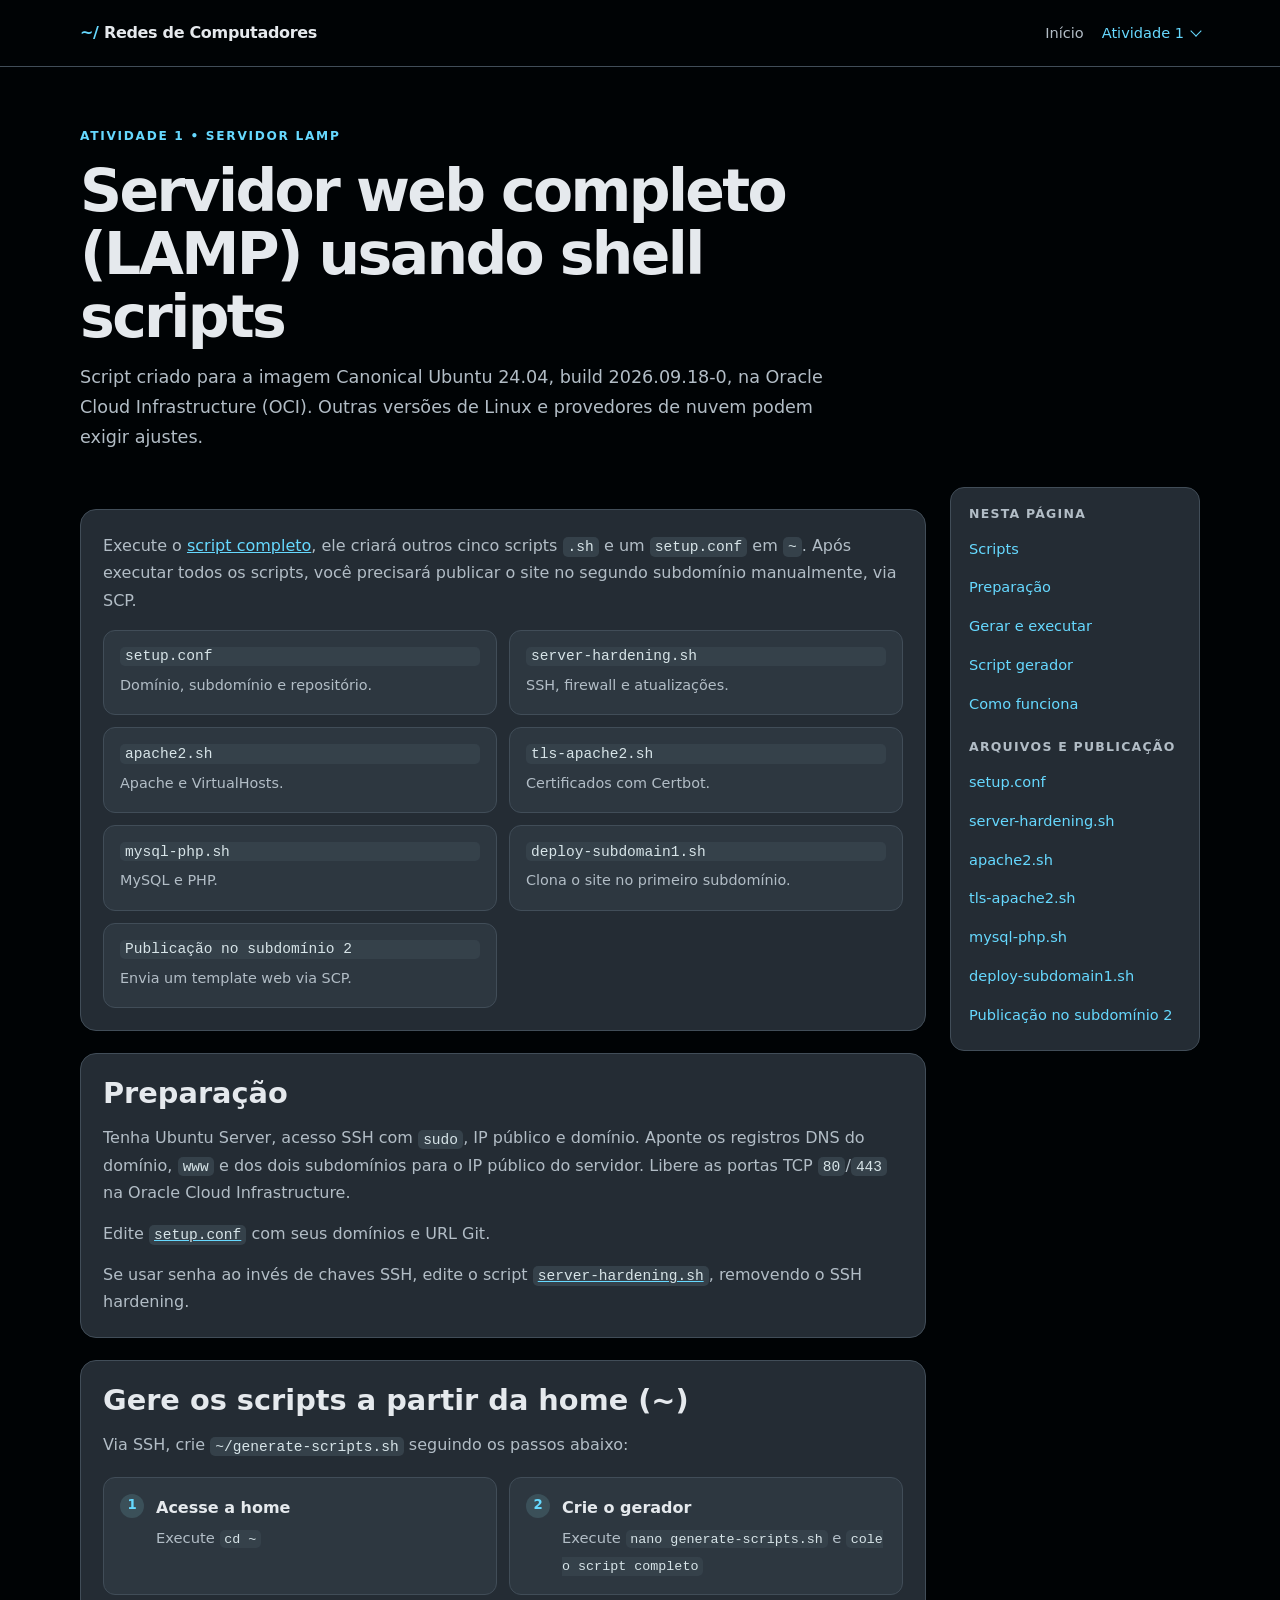
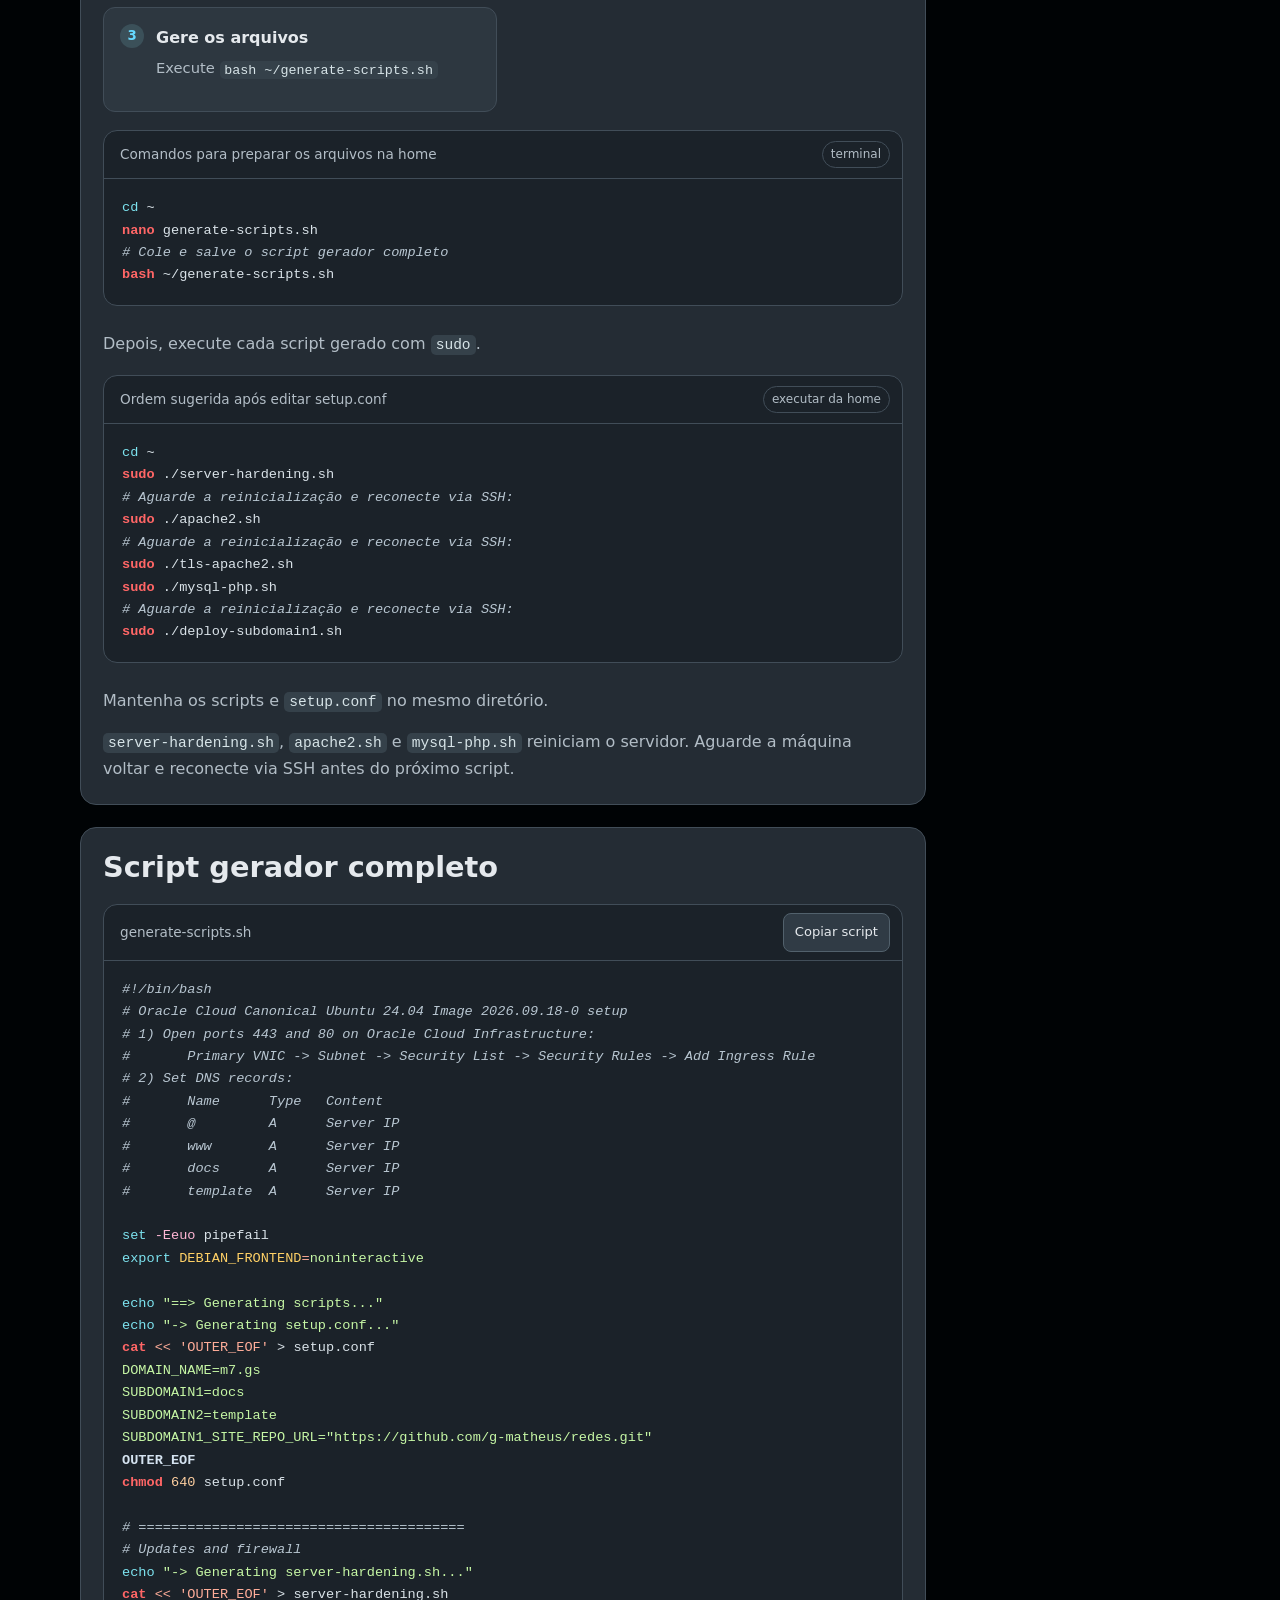
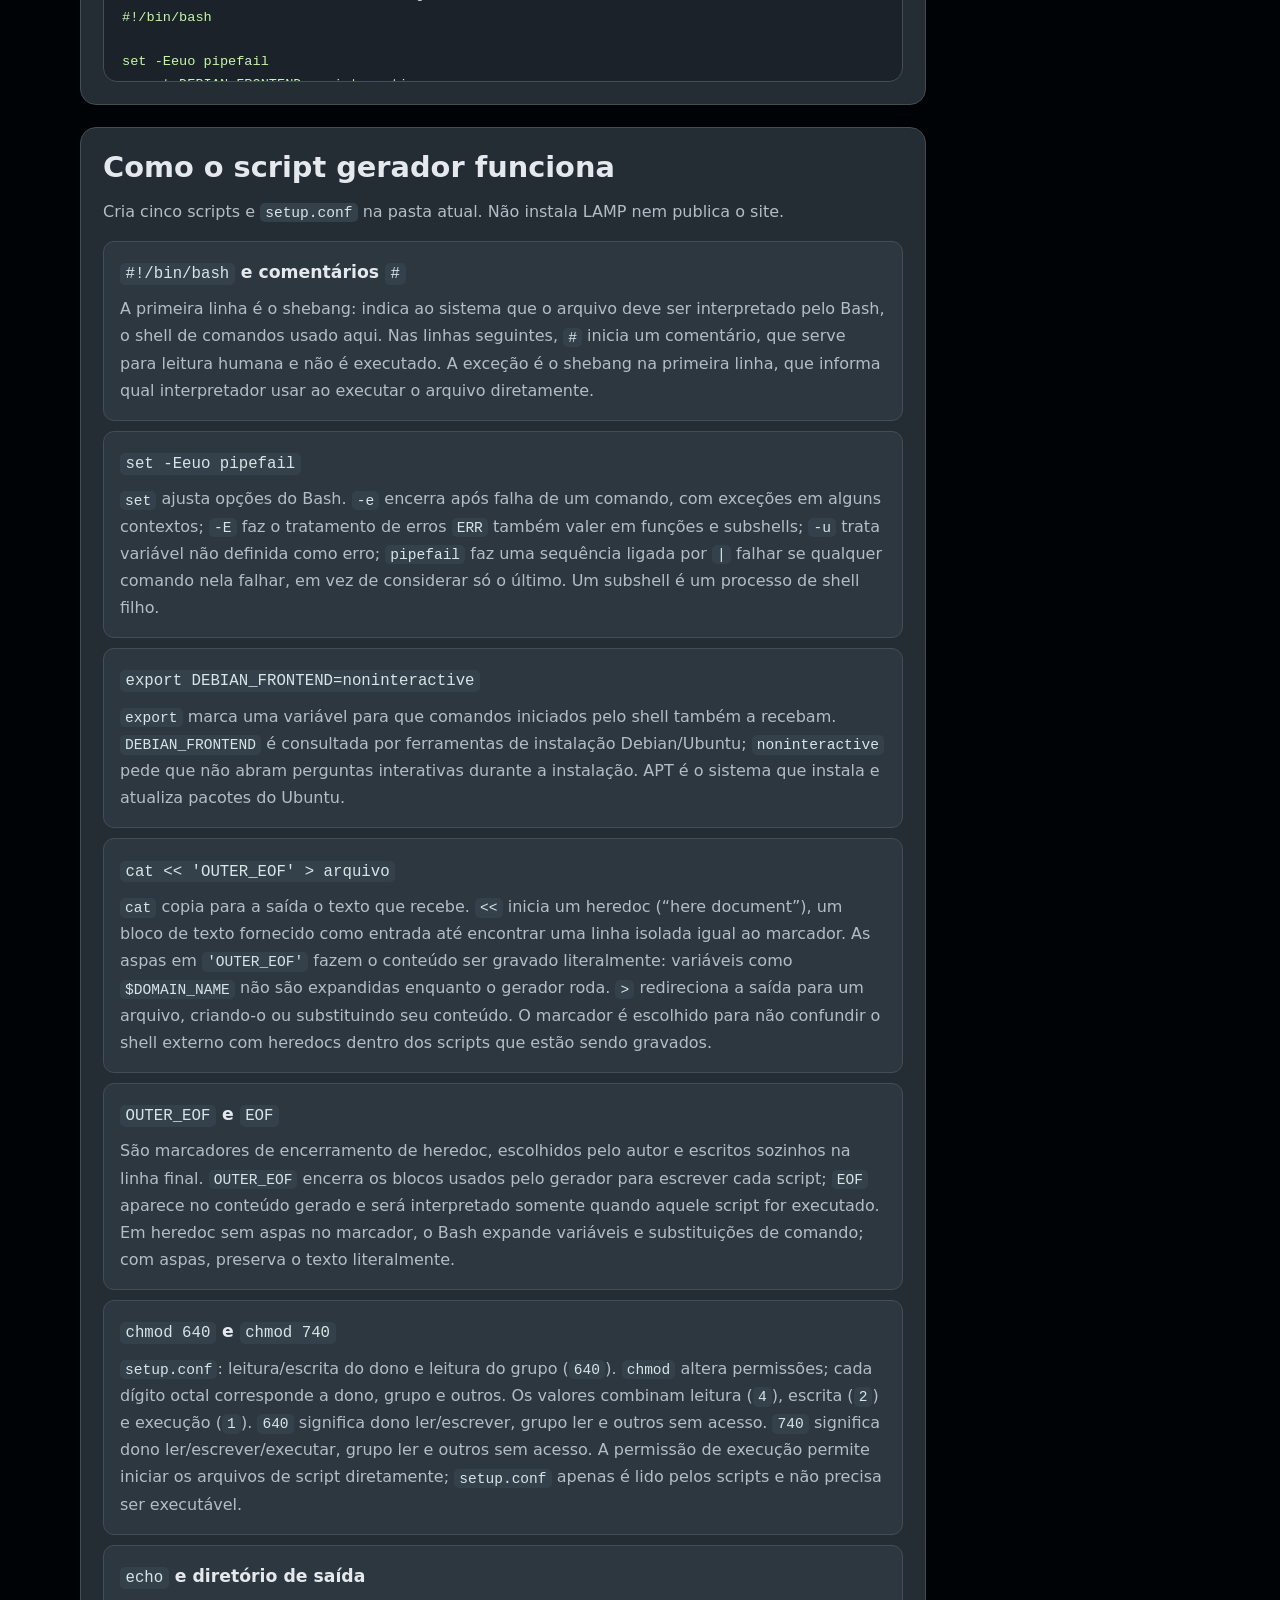
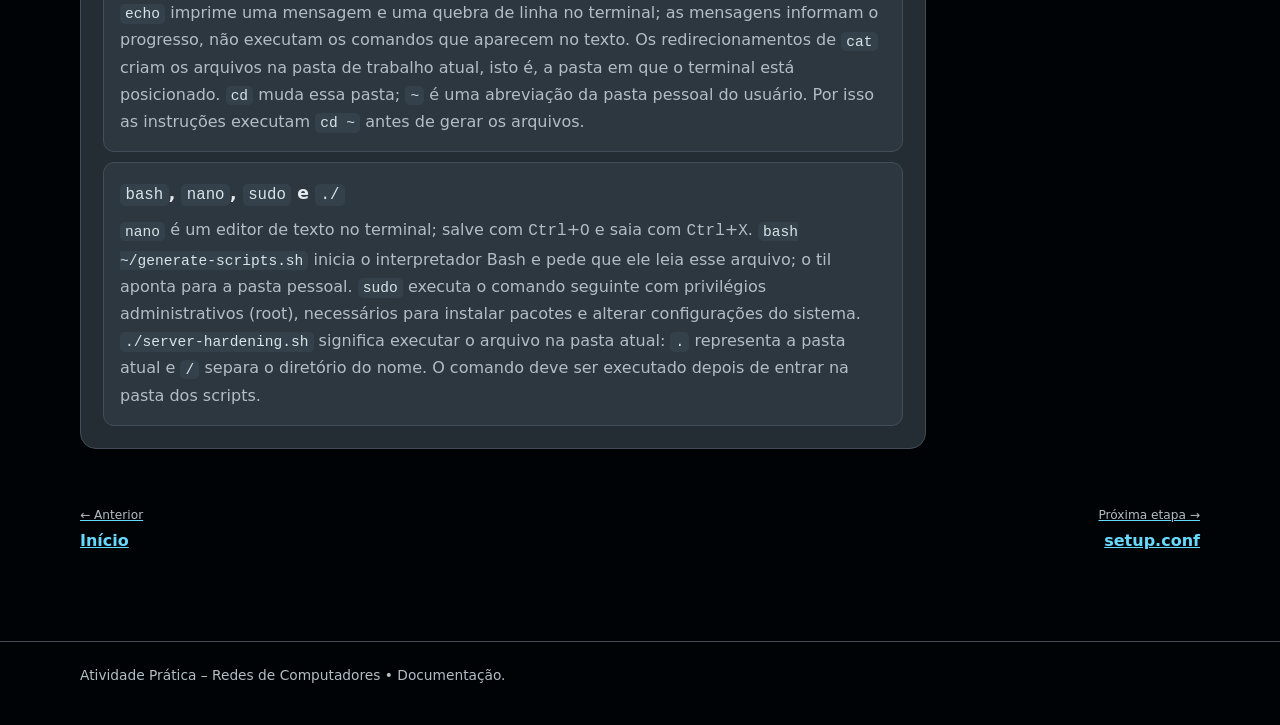
==== atividade-1/index.html @ d7f68f99 "feat: add navigation links to various HTML files and update CSS for page navigation styling" ====
<!doctype html>
<html lang="pt-BR">

<head>
    <meta charset="utf-8">
    <meta name="viewport" content="width=device-width, initial-scale=1">
    <meta name="description"
        content="Documentação da Atividade 1 de Redes e Serviços Web: scripts Bash para configurar Apache, PHP, MySQL, DNS e HTTPS na Oracle Cloud.">
    <title>Atividade 1 — Redes de Computadores</title>
    <link rel="stylesheet" href="../docs.css">
    <script src="../activity-menu.js" defer></script>
    <script src="../copy.js" defer></script>
    <script src="../bash-highlight.js" defer></script>
</head>

<body>
    <div class="topbar">
        <div class="shell topbar-inner">
            <a class="brand" href="../index.html"><span class="brand-mark">~/</span> Redes de Computadores</a>
            <nav aria-label="Navegação principal">
                <a href="../index.html">Início</a>
                <details class="activity-menu is-active">
                    <summary>Atividade 1</summary>
                    <div class="activity-menu-items">
                        <a href="index.html" aria-current="page">Visão geral</a>
                        <a href="server-hardening.html">Servidor</a>
                        <a href="apache2.html">Apache</a>
                        <a href="tls-apache2.html">HTTPS</a>
                        <a href="mysql-php.html">PHP e MySQL</a>
                        <a href="deploy-subdomain1.html">Subdomínio 1</a>
                        <a href="deploy-subdomain2.html">Subdomínio 2</a>
                    </div>
                </details>
            </nav>
        </div>
    </div>

    <main class="shell">
        <header class="hero">
            <span class="eyebrow">Atividade 1 • Servidor LAMP</span>
            <h1>Servidor web completo (LAMP) usando shell scripts</h1>
            <p class="lead">Script criado para a imagem Canonical Ubuntu 24.04, build 2026.09.18-0, na Oracle Cloud
                Infrastructure (OCI).
                Outras versões de Linux e provedores de nuvem podem exigir ajustes.</p>
        </header>

        <div class="layout">
            <article class="content">
                <section class="panel" id="visao-geral">
                    <p class="muted">Execute o <a href="#script-principal">script completo</a>, ele criará outros cinco
                        scripts <code>.sh</code> e um
                        <code>setup.conf</code> em <code>~</code>. Após executar todos os scripts, você precisará
                        publicar o site no segundo subdomínio manualmente, via SCP.
                    </p>
                    </p>
                    <div class="file-grid">
                        <a class="file-link" href="setup-conf.html"><code>setup.conf</code><span>Domínio, subdomínio e
                                repositório.</span></a>
                        <a class="file-link" href="server-hardening.html"><code>server-hardening.sh</code><span>SSH,
                                firewall e atualizações.</span></a>
                        <a class="file-link" href="apache2.html"><code>apache2.sh</code><span>Apache e
                                VirtualHosts.</span></a>
                        <a class="file-link" href="tls-apache2.html"><code>tls-apache2.sh</code><span>Certificados com
                                Certbot.</span></a>
                        <a class="file-link" href="mysql-php.html"><code>mysql-php.sh</code><span>MySQL e
                                PHP.</span></a>
                        <a class="file-link" href="deploy-subdomain1.html"><code>deploy-subdomain1.sh</code><span>Clona
                                o site no primeiro subdomínio.</span></a>
                        <a class="file-link"
                            href="deploy-subdomain2.html"><code>Publicação no subdomínio 2</code><span>Envia um template
                                web via SCP.</span></a>
                    </div>
                </section>

                <section class="panel" id="pre-requisitos">
                    <h2>Preparação</h2>
                    <p>Tenha Ubuntu Server, acesso SSH com <code>sudo</code>, IP público e domínio. Aponte os
                        registros DNS do domínio, <code>www</code> e dos dois subdomínios para o IP público do
                        servidor. Libere as portas TCP <code>80</code>/<code>443</code> na Oracle Cloud
                        Infrastructure.</p>
                    <p>Edite <a href="setup-conf.html"><code>setup.conf</code></a> com seus domínios e URL Git.</p>
                    <p> Se usar senha ao invés de chaves SSH, edite o script <a
                            href="server-hardening.html"><code>server-hardening.sh</code></a>, removendo o SSH
                        hardening.
                    </p>
                </section>

                <section class="panel" id="executar">
                    <h2>Gere os scripts a partir da home (~)</h2>
                    <p>Via SSH, crie <code>~/generate-scripts.sh</code> seguindo os passos abaixo:
                    </p>
                    <ol class="steps">
                        <li><strong>Acesse a home</strong><span>Execute <code>cd ~</code></span></li>
                        <li><strong>Crie o gerador</strong><span>Execute <code>nano generate-scripts.sh</code> e
                                <code>cole o
                                script completo</code></span></li>
                        <li><strong>Gere os arquivos</strong><span>Execute
                                <code>bash ~/generate-scripts.sh</code></span></li>
                    </ol>
                    <div class="code-card">
                        <div class="code-head"><span>Comandos para preparar os arquivos na home</span><span
                                class="tag">terminal</span></div>
                        <pre><code class="language-bash">cd ~
nano generate-scripts.sh
# Cole e salve o script gerador completo
bash ~/generate-scripts.sh</code></pre>
                    </div>
                    <p>Depois, execute cada script gerado com <code>sudo</code>.</p>
                    <div class="code-card">
                        <div class="code-head"><span>Ordem sugerida após editar setup.conf</span><span
                                class="tag">executar da home</span></div>
                        <pre><code class="language-bash">cd ~
sudo ./server-hardening.sh
# Aguarde a reinicialização e reconecte via SSH:
sudo ./apache2.sh
# Aguarde a reinicialização e reconecte via SSH:
sudo ./tls-apache2.sh
sudo ./mysql-php.sh
# Aguarde a reinicialização e reconecte via SSH:
sudo ./deploy-subdomain1.sh</code></pre>
                    </div>
                    <p class="muted">Mantenha os scripts e <code>setup.conf</code> no mesmo diretório.
                    </p>
                    <p><code>server-hardening.sh</code>, <code>apache2.sh</code> e <code>mysql-php.sh</code>
                        reiniciam o servidor. Aguarde a máquina voltar e reconecte via SSH antes do próximo script.
                    </p>
                </section>

                <section class="panel" id="script-principal">
                    <h2>Script gerador completo</h2>
                    </p>
                    <div class="code-card">
                        <div class="code-head">
                            <span>generate-scripts.sh</span>
                            <button class="copy-button" type="button" data-copy-target="generator-code">Copiar
                                script</button>
                        </div>
                        <pre><code class="language-bash" id="generator-code">#!/bin/bash
# Oracle Cloud Canonical Ubuntu 24.04 Image 2026.09.18-0 setup
# 1) Open ports 443 and 80 on Oracle Cloud Infrastructure:
#       Primary VNIC -&gt; Subnet -&gt; Security List -&gt; Security Rules -&gt; Add Ingress Rule
# 2) Set DNS records:
#       Name      Type   Content
#       @         A      Server IP
#       www       A      Server IP
#       docs      A      Server IP
#       template  A      Server IP

set -Eeuo pipefail
export DEBIAN_FRONTEND=noninteractive

echo "==&gt; Generating scripts..."
echo "-&gt; Generating setup.conf..."
cat &lt;&lt; 'OUTER_EOF' &gt; setup.conf
DOMAIN_NAME=m7.gs
SUBDOMAIN1=docs
SUBDOMAIN2=template
SUBDOMAIN1_SITE_REPO_URL="https://github.com/g-matheus/redes.git"
OUTER_EOF
chmod 640 setup.conf

# ========================================
# Updates and firewall
echo "-&gt; Generating server-hardening.sh..."
cat &lt;&lt; 'OUTER_EOF' &gt; server-hardening.sh
#!/bin/bash

set -Eeuo pipefail
export DEBIAN_FRONTEND=noninteractive

echo "==&gt; Updating packages..."
echo
apt-get update
apt-get upgrade -y
echo
echo "==&gt; Configuring automatic updates..."
echo
apt-get install -y unattended-upgrades
cat &gt; /etc/apt/apt.conf.d/20auto-upgrades &lt;&lt;'EOF'
APT::Periodic::Update-Package-Lists "1";
APT::Periodic::Unattended-Upgrade "1";
EOF
systemctl enable --now apt-daily.timer
systemctl enable --now apt-daily-upgrade.timer
echo
echo "==&gt; Configuring SSH hardening..."
echo
sed -i -E "s/^#?PasswordAuthentication.*/PasswordAuthentication no/" "/etc/ssh/sshd_config"
sed -i -E "s/^#?PermitRootLogin.*/PermitRootLogin no/" "/etc/ssh/sshd_config"
sed -i -E "s/^#?X11Forwarding.*/X11Forwarding no/" "/etc/ssh/sshd_config"
echo
echo "==&gt; Configuring Firewall (UFW)..."
echo
apt-get install -y ufw
ufw default deny incoming
ufw default allow outgoing
ufw limit ssh
ufw --force enable
echo
echo "==&gt; Restarting SSH service..."
echo
systemctl restart ssh
echo
echo "==&gt; Installing Fail2ban..."
echo
export PYTHONWARNINGS="ignore::SyntaxWarning"
apt-get install -y fail2ban
systemctl enable --now fail2ban
unset PYTHONWARNINGS
echo
echo "==&gt; Done! Restarting server ..."
reboot
OUTER_EOF
chmod 740 server-hardening.sh

# ========================================
# Apache
echo "-&gt; Generating apache2.sh..."
cat &lt;&lt; 'OUTER_EOF' &gt; apache2.sh
#!/bin/bash

set -Eeuo pipefail
export DEBIAN_FRONTEND=noninteractive

source "$(dirname "$0")/setup.conf"

echo "==&gt; Installing Apache2 ..."
echo
apt-get install -y apache2
echo "-&gt; Configuring global ServerName ..."
tee /etc/apache2/conf-available/servername.conf &gt; /dev/null &lt;&lt;EOF
ServerName $DOMAIN_NAME
EOF
a2enconf servername
systemctl reload apache2
echo "==&gt; Allowing ports 80 and 443 in UFW for Apache2 ..."
echo
ufw allow in "Apache Full"
echo
echo
echo "==&gt; Configuring sites in Apache2 ..."
echo
echo "-&gt; Removing default Apache sites ..."
a2dissite 000-default.conf default-ssl.conf
rm -f /etc/apache2/sites-available/000-default.conf
rm -f /etc/apache2/sites-available/default-ssl.conf
rm -rf /var/www/html
echo "-&gt; Configuring $DOMAIN_NAME ..."
mkdir -p "/var/www/$DOMAIN_NAME"
tee "/etc/apache2/sites-available/$DOMAIN_NAME.conf" &gt; /dev/null &lt;&lt;EOF
&lt;VirtualHost *:80&gt;
    ServerName $DOMAIN_NAME
    ServerAlias www.$DOMAIN_NAME
    DocumentRoot /var/www/$DOMAIN_NAME

    ErrorLog \${APACHE_LOG_DIR}/${DOMAIN_NAME}_error.log
    CustomLog \${APACHE_LOG_DIR}/${DOMAIN_NAME}_access.log combined
&lt;/VirtualHost&gt;
EOF
echo "-&gt; Configuring $SUBDOMAIN1.$DOMAIN_NAME ..."
mkdir -p "/var/www/$SUBDOMAIN1.$DOMAIN_NAME"
tee "/etc/apache2/sites-available/$SUBDOMAIN1.$DOMAIN_NAME.conf" &gt; /dev/null &lt;&lt;EOF
&lt;VirtualHost *:80&gt;
    ServerName $SUBDOMAIN1.$DOMAIN_NAME
    DocumentRoot /var/www/$SUBDOMAIN1.$DOMAIN_NAME

    ErrorLog \${APACHE_LOG_DIR}/${SUBDOMAIN1}.${DOMAIN_NAME}_error.log
    CustomLog \${APACHE_LOG_DIR}/${SUBDOMAIN1}.${DOMAIN_NAME}_access.log combined
&lt;/VirtualHost&gt;
EOF
echo "-&gt; Configuring $SUBDOMAIN2.$DOMAIN_NAME ..."
mkdir -p "/var/www/$SUBDOMAIN2.$DOMAIN_NAME"
tee "/etc/apache2/sites-available/$SUBDOMAIN2.$DOMAIN_NAME.conf" &gt; /dev/null &lt;&lt;EOF
&lt;VirtualHost *:80&gt;
    ServerName $SUBDOMAIN2.$DOMAIN_NAME
    DocumentRoot /var/www/$SUBDOMAIN2.$DOMAIN_NAME

    ErrorLog \${APACHE_LOG_DIR}/${SUBDOMAIN2}.${DOMAIN_NAME}_error.log
    CustomLog \${APACHE_LOG_DIR}/${SUBDOMAIN2}.${DOMAIN_NAME}_access.log combined
&lt;/VirtualHost&gt;
EOF
echo "-&gt; Enabling sites ..."
a2ensite "$DOMAIN_NAME.conf"
a2ensite "$SUBDOMAIN1.$DOMAIN_NAME.conf"
a2ensite "$SUBDOMAIN2.$DOMAIN_NAME.conf"
echo "-&gt; Testing Apache configuration ..."
apache2ctl configtest
echo
echo "==&gt; Done! Restarting server ..."
reboot
OUTER_EOF
chmod 740 apache2.sh

# ========================================
# TLS
echo "-&gt; Generating tls-apache2.sh..."
cat &lt;&lt; 'OUTER_EOF' &gt; tls-apache2.sh
#!/bin/bash

set -Eeuo pipefail
export DEBIAN_FRONTEND=noninteractive

source "$(dirname "$0")/setup.conf"

echo "==&gt; Configuring TLS ..."
echo
echo "-&gt; Installing certbot ..."
apt install -y certbot python3-certbot-apache
echo "-&gt; Configuring TLS certificates ..."
certbot --apache \
    --non-interactive \
    --agree-tos \
    --redirect \
    --register-unsafely-without-email \
    -d "$DOMAIN_NAME" \
    -d "www.$DOMAIN_NAME" \
    -d "$SUBDOMAIN1.$DOMAIN_NAME" \
    -d "$SUBDOMAIN2.$DOMAIN_NAME"
echo "-&gt; Testing certificate renewal ..."
certbot renew --dry-run
systemctl reload apache2
echo
echo "==&gt; Apache2 installation and TLS configuration completed successfully!"
OUTER_EOF
chmod 740 tls-apache2.sh

# ========================================
# MySQL and PHP

echo "-&gt; Generating mysql-php.sh..."
cat &lt;&lt; 'OUTER_EOF' &gt; mysql-php.sh
#!/bin/bash

set -Eeuo pipefail
export DEBIAN_FRONTEND=noninteractive

source "$(dirname "$0")/setup.conf"

echo "==&gt; Installing MySQL server..."
echo
apt-get install -y mysql-server

echo "==&gt; Installing PHP..."
echo
apt-get install -y php libapache2-mod-php php-mysql
echo "-&gt; Configuring index.php..."
tee /etc/apache2/mods-enabled/dir.conf &gt; /dev/null &lt;&lt; 'EOF'
&lt;IfModule mod_dir.c&gt;
    DirectoryIndex index.php index.html index.cgi index.pl index.xhtml index.htm
&lt;/IfModule&gt;
EOF
tee /var/www/$DOMAIN_NAME/index.php &gt; /dev/null &lt;&lt; 'EOF'
&lt;?php
phpinfo();
?&gt;
EOF
echo "==&gt; Done! Restarting server..."
reboot
OUTER_EOF
chmod 740 mysql-php.sh

# ========================================
# Deploy site on subdomain1

echo "-&gt; Generating deploy-subdomain1.sh..."
cat &lt;&lt; 'OUTER_EOF' &gt; deploy-subdomain1.sh
#!/bin/bash

set -Eeuo pipefail
export DEBIAN_FRONTEND=noninteractive

source "$(dirname "$0")/setup.conf"
FULL_DOMAIN="${SUBDOMAIN1}.${DOMAIN_NAME}"
WEB_DIR="/var/www/${FULL_DOMAIN}"

echo "==&gt; Cloning repository to ${WEB_DIR}..."
echo
git clone "$SUBDOMAIN1_SITE_REPO_URL" "$WEB_DIR"
echo "==&gt; Done! Application deployed at http://${FULL_DOMAIN}"
OUTER_EOF
chmod 740 deploy-subdomain1.sh

# ========================================
echo "==&gt; Setup scripts generated successfully!"
echo "-&gt; Next step: run them with root privileges (e.g., sudo ./server-hardening.sh)"
</code></pre>
                    </div>
                </section>

                <section class="panel" id="como-funciona">
                    <h2>Como o script gerador funciona</h2>
                    <p>Cria cinco scripts e <code>setup.conf</code> na pasta atual. Não instala LAMP nem publica o site.
                    </p>
                    <div class="reference-list">
                        <div class="reference">
                            <h3><code>#!/bin/bash</code> e comentários <code>#</code></h3>
                            <p>A primeira linha é o shebang: indica ao sistema que o arquivo deve ser interpretado pelo
                                Bash, o shell de comandos usado aqui. Nas linhas seguintes, <code>#</code> inicia um
                                comentário, que serve para leitura humana e não é executado. A exceção é o shebang na
                                primeira linha, que informa qual interpretador usar ao executar o arquivo diretamente.
                            </p>
                        </div>
                        <div class="reference">
                            <h3><code>set -Eeuo pipefail</code></h3>
                            <p><code>set</code> ajusta opções do Bash. <code>-e</code> encerra após falha de um comando,
                                com exceções em alguns contextos; <code>-E</code> faz o tratamento de erros
                                <code>ERR</code> também valer em funções e subshells; <code>-u</code> trata variável não
                                definida como erro; <code>pipefail</code> faz uma sequência ligada por <code>|</code>
                                falhar se qualquer comando nela falhar, em vez de considerar só o último. Um subshell é
                                um processo de shell filho.
                            </p>
                        </div>
                        <div class="reference">
                            <h3><code>export DEBIAN_FRONTEND=noninteractive</code></h3>
                            <p><code>export</code> marca uma variável para que comandos iniciados pelo shell também a
                                recebam. <code>DEBIAN_FRONTEND</code> é consultada por ferramentas de instalação
                                Debian/Ubuntu; <code>noninteractive</code> pede que não abram perguntas interativas
                                durante a instalação. APT é o sistema que instala e atualiza pacotes do Ubuntu.</p>
                        </div>
                        <div class="reference">
                            <h3><code>cat &lt;&lt; 'OUTER_EOF' &gt; arquivo</code></h3>
                            <p><code>cat</code> copia para a saída o texto que recebe. <code>&lt;&lt;</code> inicia um
                                heredoc (“here document”), um bloco de texto fornecido como entrada até encontrar uma
                                linha isolada igual ao marcador. As aspas em <code>'OUTER_EOF'</code> fazem o conteúdo
                                ser gravado literalmente: variáveis como <code>$DOMAIN_NAME</code> não são expandidas
                                enquanto o gerador roda. <code>&gt;</code> redireciona a saída para um arquivo,
                                criando-o ou substituindo seu conteúdo. O marcador é escolhido para não confundir o
                                shell externo com heredocs dentro dos scripts que estão sendo gravados.</p>
                        </div>
                        <div class="reference">
                            <h3><code>OUTER_EOF</code> e <code>EOF</code></h3>
                            <p>São marcadores de encerramento de heredoc, escolhidos pelo autor e escritos sozinhos na
                                linha final. <code>OUTER_EOF</code> encerra os blocos usados pelo gerador para escrever
                                cada script; <code>EOF</code> aparece no conteúdo gerado e será interpretado somente
                                quando aquele script for executado. Em heredoc sem aspas no marcador, o Bash expande
                                variáveis e substituições de comando; com aspas, preserva o texto literalmente.</p>
                        </div>
                        <div class="reference">
                            <h3><code>chmod 640</code> e <code>chmod 740</code></h3>
                            <p><code>setup.conf</code>: leitura/escrita do dono e leitura do grupo (<code>640</code>).
                                <code>chmod</code> altera permissões; cada dígito octal corresponde a dono, grupo e
                                outros. Os valores combinam leitura (<code>4</code>), escrita (<code>2</code>) e
                                execução (<code>1</code>). <code>640</code> significa dono ler/escrever, grupo ler e
                                outros sem acesso. <code>740</code> significa dono ler/escrever/executar, grupo ler e
                                outros sem acesso. A permissão de execução permite iniciar os arquivos de script
                                diretamente; <code>setup.conf</code> apenas é lido pelos scripts e não precisa ser
                                executável.
                            </p>
                        </div>
                        <div class="reference">
                            <h3><code>echo</code> e diretório de saída</h3>
                            <p><code>echo</code> imprime uma mensagem e uma quebra de linha no terminal; as mensagens
                                informam o progresso, não executam os comandos que aparecem no texto. Os
                                redirecionamentos de <code>cat</code> criam os arquivos na pasta de trabalho atual, isto
                                é, a pasta em que o terminal está posicionado. <code>cd</code> muda essa pasta;
                                <code>~</code> é uma abreviação da pasta pessoal do usuário. Por isso as instruções
                                executam <code>cd ~</code> antes de gerar os arquivos.
                            </p>
                        </div>
                        <div class="reference">
                            <h3><code>bash</code>, <code>nano</code>, <code>sudo</code> e <code>./</code></h3>
                            <p><code>nano</code> é um editor de texto no terminal; salve com
                                <kbd>Ctrl</kbd>+<kbd>O</kbd> e saia com <kbd>Ctrl</kbd>+<kbd>X</kbd>.
                                <code>bash ~/generate-scripts.sh</code> inicia o interpretador Bash e pede que ele leia
                                esse arquivo; o til aponta para a pasta pessoal. <code>sudo</code> executa o comando
                                seguinte com privilégios administrativos (root), necessários para instalar pacotes e
                                alterar configurações do sistema. <code>./server-hardening.sh</code> significa executar
                                o arquivo na pasta atual: <code>.</code> representa a pasta atual e <code>/</code>
                                separa o diretório do nome. O comando deve ser executado depois de entrar na pasta dos
                                scripts.
                            </p>
                        </div>
                    </div>
                </section>

            </article>
            <aside class="sidebar">
                <h2>Nesta página</h2>
                <ul>
                    <li><a href="#visao-geral">Scripts</a></li>
                    <li><a href="#pre-requisitos">Preparação</a></li>
                    <li><a href="#executar">Gerar e executar</a></li>
                    <li><a href="#script-principal">Script gerador</a></li>
                    <li><a href="#como-funciona">Como funciona</a></li>
                </ul>
                <h2 style="margin-top:18px">Arquivos e publicação</h2>
                <ul>
                    <li><a href="setup-conf.html">setup.conf</a></li>
                    <li><a href="server-hardening.html">server-hardening.sh</a></li>
                    <li><a href="apache2.html">apache2.sh</a></li>
                    <li><a href="tls-apache2.html">tls-apache2.sh</a></li>
                    <li><a href="mysql-php.html">mysql-php.sh</a></li>
                    <li><a href="deploy-subdomain1.html">deploy-subdomain1.sh</a></li>
                    <li><a href="deploy-subdomain2.html">Publicação no subdomínio 2</a></li>
                </ul>
            </aside>
        </div>
        <nav class="page-navigation" aria-label="Navegação dos tutoriais">
            <a class="page-nav-link" href="../index.html">
                <span class="page-nav-direction">← Anterior</span>
                <span>Início</span>
            </a>
            <a class="page-nav-link page-nav-next" href="setup-conf.html">
                <span class="page-nav-direction">Próxima etapa →</span>
                <span>setup.conf</span>
            </a>
        </nav>
    </main>
    <footer>
        <div class="shell">Atividade Prática – Redes de Computadores • Documentação.</div>
    </footer>
</body>

</html>
---- docs.css ----
:root {
    color-scheme: dark;
    --page: #000305;
    --surface: #242c34;
    --surface-raised: #2d3740;
    --border: #414d58;
    --text: #e5e9ed;
    --muted: #b2bdc6;
    --accent: #66d9ff;
    --blue: #66d9ff;
    --warning: #d8cba9;
    --code: #1b2229;
    --width: 1120px;
}

* {
    box-sizing: border-box;
}

html {
    scroll-behavior: smooth;
}

body {
    margin: 0;
    background: var(--page);
    color: var(--text);
    font: 16px/1.7 system-ui, -apple-system, "Segoe UI", sans-serif;
}

a {
    color: var(--accent);
}

a:hover {
    color: #c2f0ff;
}

.shell {
    width: min(var(--width), 100% - 40px);
    margin-inline: auto;
}

.topbar {
    border-bottom: 1px solid var(--border);
    background: var(--page);
}

.topbar-inner {
    min-height: 66px;
    display: flex;
    align-items: center;
    justify-content: space-between;
    gap: 20px;
}

.brand {
    color: var(--text);
    font-weight: 750;
    text-decoration: none;
    letter-spacing: -.02em;
}

.brand-mark {
    color: var(--accent);
}

.topbar nav {
    display: flex;
    align-items: center;
    flex-wrap: wrap;
    gap: 8px 18px;
}

.topbar nav a {
    display: inline-flex;
    align-items: center;
    color: var(--muted);
    font-size: .91rem;
    line-height: 1.5;
    text-decoration: none;
}

.topbar nav a[aria-current="page"] {
    color: var(--accent);
}

.activity-menu {
    position: relative;
    display: flex;
    align-items: center;
}

.activity-menu summary {
    display: inline-flex;
    align-items: center;
    gap: 8px;
    color: var(--muted);
    font-size: .91rem;
    line-height: 1.5;
    cursor: pointer;
    list-style: none;
}

.activity-menu summary::-webkit-details-marker {
    display: none;
}

.activity-menu summary::after {
    width: 7px;
    height: 7px;
    border-right: 1.5px solid currentColor;
    border-bottom: 1.5px solid currentColor;
    content: "";
    transform: translateY(-2px) rotate(45deg);
}

.activity-menu[open] summary::after,
.activity-menu:focus-within summary::after {
    transform: translateY(2px) rotate(225deg);
}

.activity-menu[open]>summary,
.activity-menu:focus-within>summary,
.activity-menu.is-active>summary {
    color: var(--accent);
}

@media (hover: hover) {
    .activity-menu:hover summary::after {
        transform: translateY(2px) rotate(225deg);
    }

    .activity-menu:hover>summary {
        color: var(--accent);
    }
}

.activity-menu-items {
    position: absolute;
    z-index: 5;
    top: 100%;
    right: 0;
    display: grid;
    min-width: 205px;
    max-width: calc(100vw - 28px);
    padding: 8px;
    border: 1px solid var(--border);
    border-radius: 12px;
    background: var(--surface);
    box-shadow: 0 12px 30px #0006;
}

.activity-menu:not([open])>.activity-menu-items {
    display: none;
}

.topbar nav .activity-menu-items a {
    padding: 6px 9px;
    border-radius: 7px;
}

.topbar nav .activity-menu-items a:hover,
.topbar nav .activity-menu-items a[aria-current="page"] {
    background: var(--surface-raised);
    color: var(--accent);
}

main {
    padding: 54px 0 80px;
}

.hero {
    max-width: 820px;
    margin-bottom: 34px;
}

.eyebrow {
    display: inline-block;
    color: var(--accent);
    font-size: .76rem;
    font-weight: 750;
    letter-spacing: .14em;
    text-transform: uppercase;
}

h1 {
    margin: 10px 0 14px;
    font-size: clamp(2.15rem, 5vw, 3.65rem);
    line-height: 1.08;
    letter-spacing: -.045em;
}

h2 {
    margin: 0 0 12px;
    font-size: clamp(1.3rem, 3vw, 1.8rem);
    line-height: 1.25;
}

h3 {
    margin: 0 0 8px;
    font-size: 1.08rem;
}

p {
    margin: 0 0 14px;
}

.lead {
    max-width: 760px;
    color: var(--muted);
    font-size: 1.1rem;
}

.eyebrow+h1 {
    margin-top: 12px;
}

.layout {
    display: grid;
    grid-template-columns: minmax(0, 1fr) 250px;
    align-items: start;
    gap: 24px;
}

.content {
    min-width: 0;
}

.sidebar {
    position: sticky;
    top: 20px;
    padding: 18px;
    border: 1px solid var(--border);
    border-radius: 14px;
    background: var(--surface);
}

.sidebar h2 {
    margin-bottom: 10px;
    color: var(--muted);
    font-size: .78rem;
    letter-spacing: .1em;
    text-transform: uppercase;
}

.sidebar ul {
    margin: 0;
    padding: 0;
    list-style: none;
}

.sidebar li+li {
    margin-top: 4px;
}

.sidebar a {
    display: block;
    padding: 5px 0;
    font-size: .91rem;
    text-decoration: none;
}

.panel,
.callout {
    margin: 22px 0;
    padding: 22px;
    border: 1px solid var(--border);
    border-radius: 16px;
    background: var(--surface);
}

.panel> :last-child,
.callout> :last-child {
    margin-bottom: 0;
}

.callout {
    border-color: #59616a;
    background: #30353a;
}

.callout h2,
.callout h3 {
    color: var(--warning);
}

.callout p,
.panel p,
.muted {
    color: var(--muted);
}

.steps {
    display: grid;
    grid-template-columns: repeat(2, minmax(0, 1fr));
    gap: 12px;
    margin: 18px 0 0;
    padding: 0;
    list-style: none;
    counter-reset: step;
}

.steps li {
    position: relative;
    min-height: 105px;
    padding: 16px 16px 16px 52px;
    border: 1px solid var(--border);
    border-radius: 12px;
    background: var(--surface-raised);
    counter-increment: step;
}

.steps li::before {
    position: absolute;
    top: 16px;
    left: 16px;
    display: grid;
    width: 24px;
    height: 24px;
    place-items: center;
    border-radius: 50%;
    background: #3b5059;
    color: var(--accent);
    content: counter(step);
    font-size: .83rem;
    font-weight: 800;
}

.steps strong {
    display: block;
    margin-bottom: 3px;
}

.steps span {
    color: var(--muted);
    font-size: .92rem;
}

.code-card {
    margin: 18px 0 24px;
    overflow: hidden;
    border: 1px solid var(--border);
    border-radius: 14px;
    background: var(--code);
}

.code-head {
    display: flex;
    align-items: center;
    justify-content: space-between;
    gap: 12px;
    min-height: 48px;
    padding: 8px 12px 8px 16px;
    border-bottom: 1px solid var(--border);
    color: var(--muted);
    font-size: .85rem;
}

.copy-button {
    flex: 0 0 auto;
    padding: 7px 11px;
    border: 1px solid #52616c;
    border-radius: 8px;
    background: #303b45;
    color: var(--text);
    font: inherit;
    font-size: .82rem;
    cursor: pointer;
}

.copy-button:hover {
    border-color: var(--accent);
}

.copy-button:focus-visible,
a:focus-visible {
    outline: 2px solid var(--accent);
    outline-offset: 3px;
}

pre {
    max-height: 720px;
    margin: 0;
    padding: 18px;
    overflow: auto;
    color: #d9e2e8;
    font: .85rem/1.65 ui-monospace, SFMono-Regular, Consolas, "Liberation Mono", monospace;
    tab-size: 4;
}

code,
.inline-code {
    border-radius: 5px;
    background: #35414a;
    color: #d7e4e8;
    font: .91em ui-monospace, SFMono-Regular, Consolas, monospace;
    overflow-wrap: anywhere;
}

code {
    padding: .12em .35em;
}

pre code {
    padding: 0;
    background: transparent;
    color: inherit;
    font: inherit;
}

.bash-comment {
    color: #b8c6d1;
    font-style: italic;
}

.bash-string,
.bash-heredoc {
    color: #c6f7a5;
}

.bash-heredoc-marker {
    color: #d5e3f0;
    font-weight: 700;
}

.bash-variable {
    color: #ffd166;
}

.bash-keyword {
    color: #e2b8ff;
    font-weight: 650;
}

.bash-builtin {
    color: #7de3ef;
}

.bash-command {
    color: #ff6666;
    font-weight: 650;
}

.bash-flag {
    color: #ffb7d5;
}

.bash-number {
    color: #ffd0a1;
}

.bash-operator {
    color: #ffad99;
}

.reference-list {
    display: grid;
    gap: 10px;
    margin-top: 16px;
}

.reference {
    padding: 16px;
    border: 1px solid var(--border);
    border-radius: 11px;
    background: var(--surface-raised);
}

.reference p {
    margin: 6px 0 0;
    color: var(--muted);
}

.file-grid {
    display: grid;
    grid-template-columns: repeat(2, minmax(0, 1fr));
    gap: 12px;
    margin-top: 16px;
}

.file-link {
    display: block;
    padding: 16px;
    border: 1px solid var(--border);
    border-radius: 12px;
    background: var(--surface-raised);
    color: var(--text);
    text-decoration: none;
    transition: border-color .15s ease, transform .15s ease;
}

.file-link:hover {
    transform: translateY(-2px);
    border-color: var(--accent);
    color: var(--text);
}

.file-link code {
    display: block;
    margin-bottom: 5px;
}

.file-link span {
    color: var(--muted);
    font-size: .9rem;
}

.page-navigation {
    display: flex;
    justify-content: space-between;
    gap: 14px;
    margin-top: 28px;
}

.page-nav-link {
    display: grid;
    gap: 2px;
    min-width: 0;
    padding: 6px 0;
}

.page-nav-next {
    margin-left: auto;
    text-align: right;
}

.page-nav-link>span:last-child {
    color: var(--accent);
    font-weight: 650;
}

.page-nav-direction {
    color: var(--muted);
    font-size: .76rem;
}

.page-nav-link:hover>span:last-child {
    color: #c2f0ff;
}

.tag {
    display: inline-block;
    padding: 2px 8px;
    border: 1px solid var(--border);
    border-radius: 999px;
    color: var(--muted);
    font-size: .75rem;
}

footer {
    padding: 22px 0 36px;
    border-top: 1px solid var(--border);
    color: var(--muted);
    font-size: .86rem;
}

@media (max-width: 760px) {
    .layout {
        grid-template-columns: 1fr;
    }

    .sidebar {
        display: none;
        position: static;
        order: -1;
    }

    main {
        padding-top: 34px;
    }
}

@media (max-width: 520px) {
    .shell {
        width: min(var(--width), 100% - 28px);
    }

    .topbar-inner {
        align-items: flex-start;
        flex-direction: column;
        padding: 13px 0;
        gap: 7px;
    }

    .topbar nav {
        gap: 4px 13px;
    }

    .activity-menu {
        display: block;
        min-width: min(205px, calc(100vw - 76px));
    }

    .activity-menu-items {
        width: min(205px, calc(100vw - 76px));
        min-width: min(205px, calc(100vw - 76px));
    }

    .steps,
    .file-grid {
        grid-template-columns: 1fr;
    }

    .page-navigation {
        gap: 8px;
    }

    .page-nav-link {
        padding: 6px 0;
        font-size: .9rem;
    }

    .panel,
    .callout {
        padding: 17px;
    }

    pre {
        padding: 14px;
        font-size: .78rem;
    }

    .code-head {
        padding-left: 11px;
    }
}

@media (prefers-reduced-motion: reduce) {

    *,
    *::before,
    *::after {
        scroll-behavior: auto !important;
        transition: none !important;
    }
}
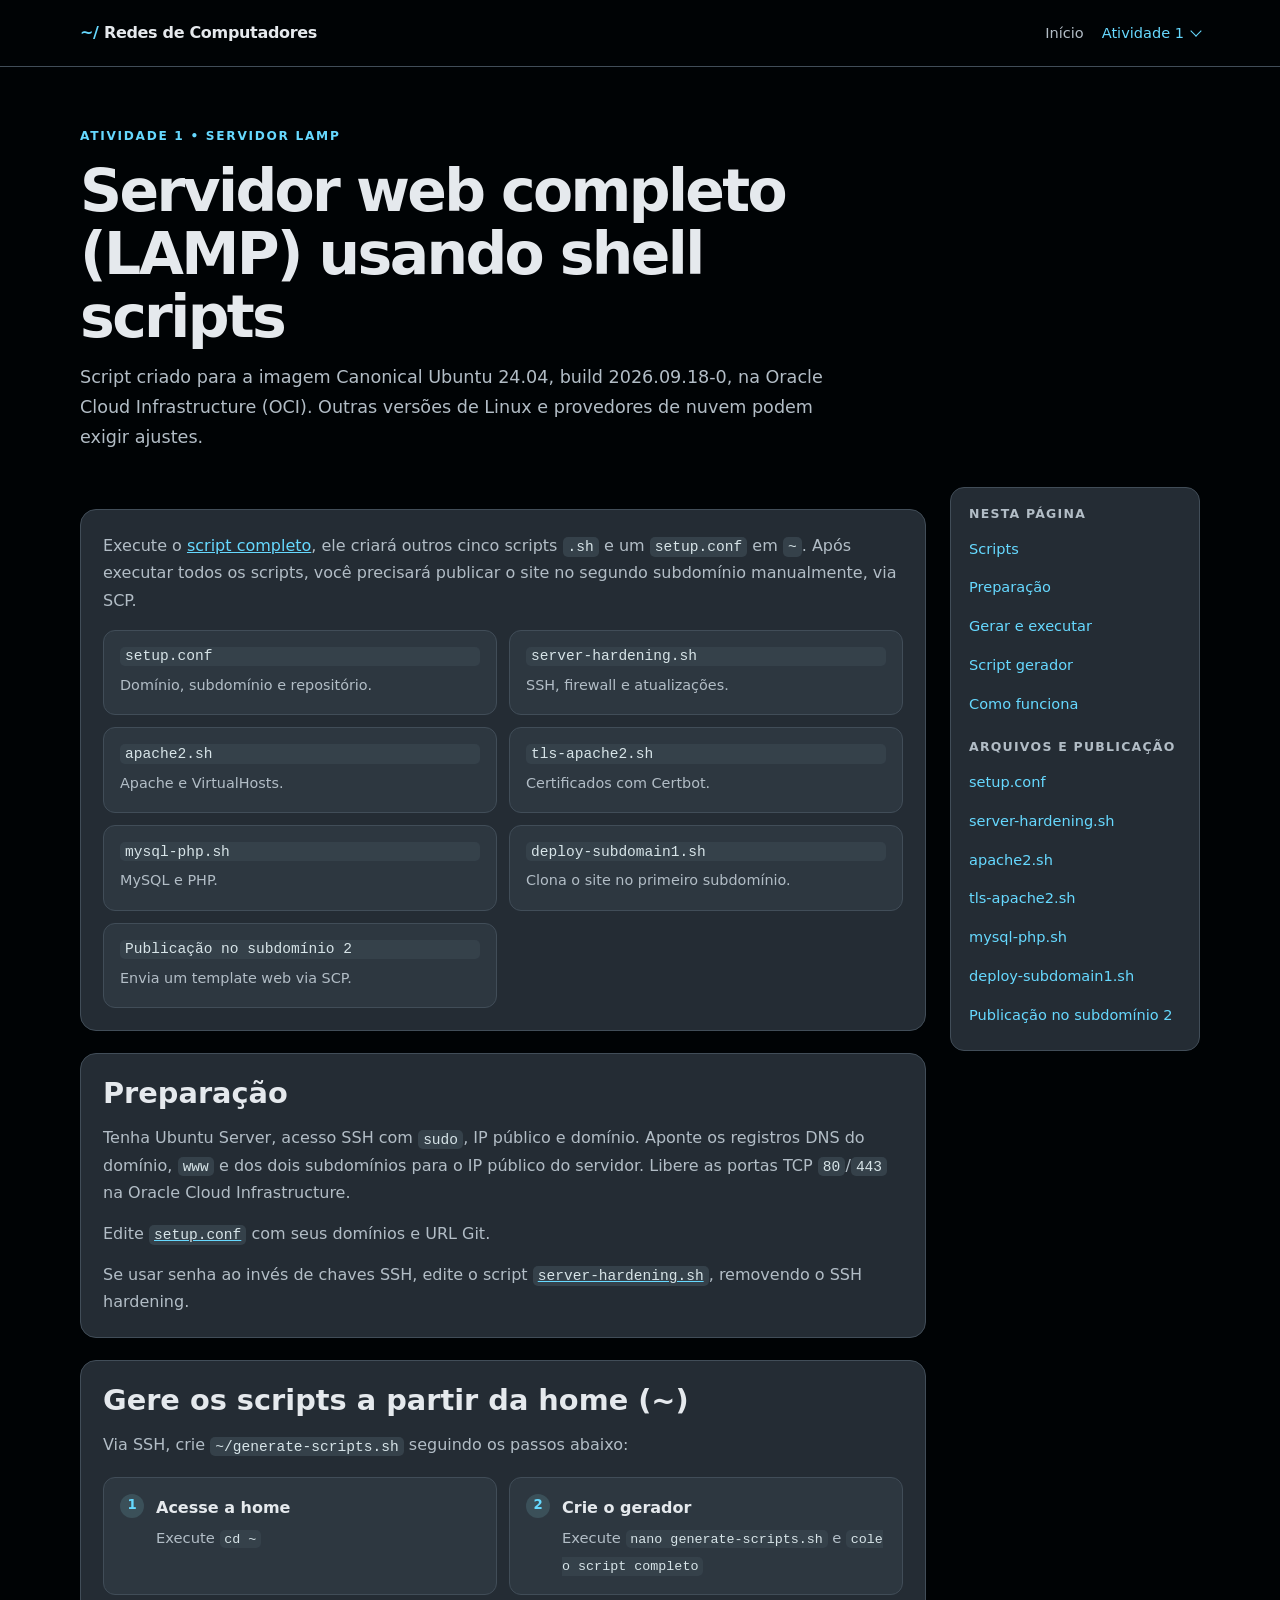
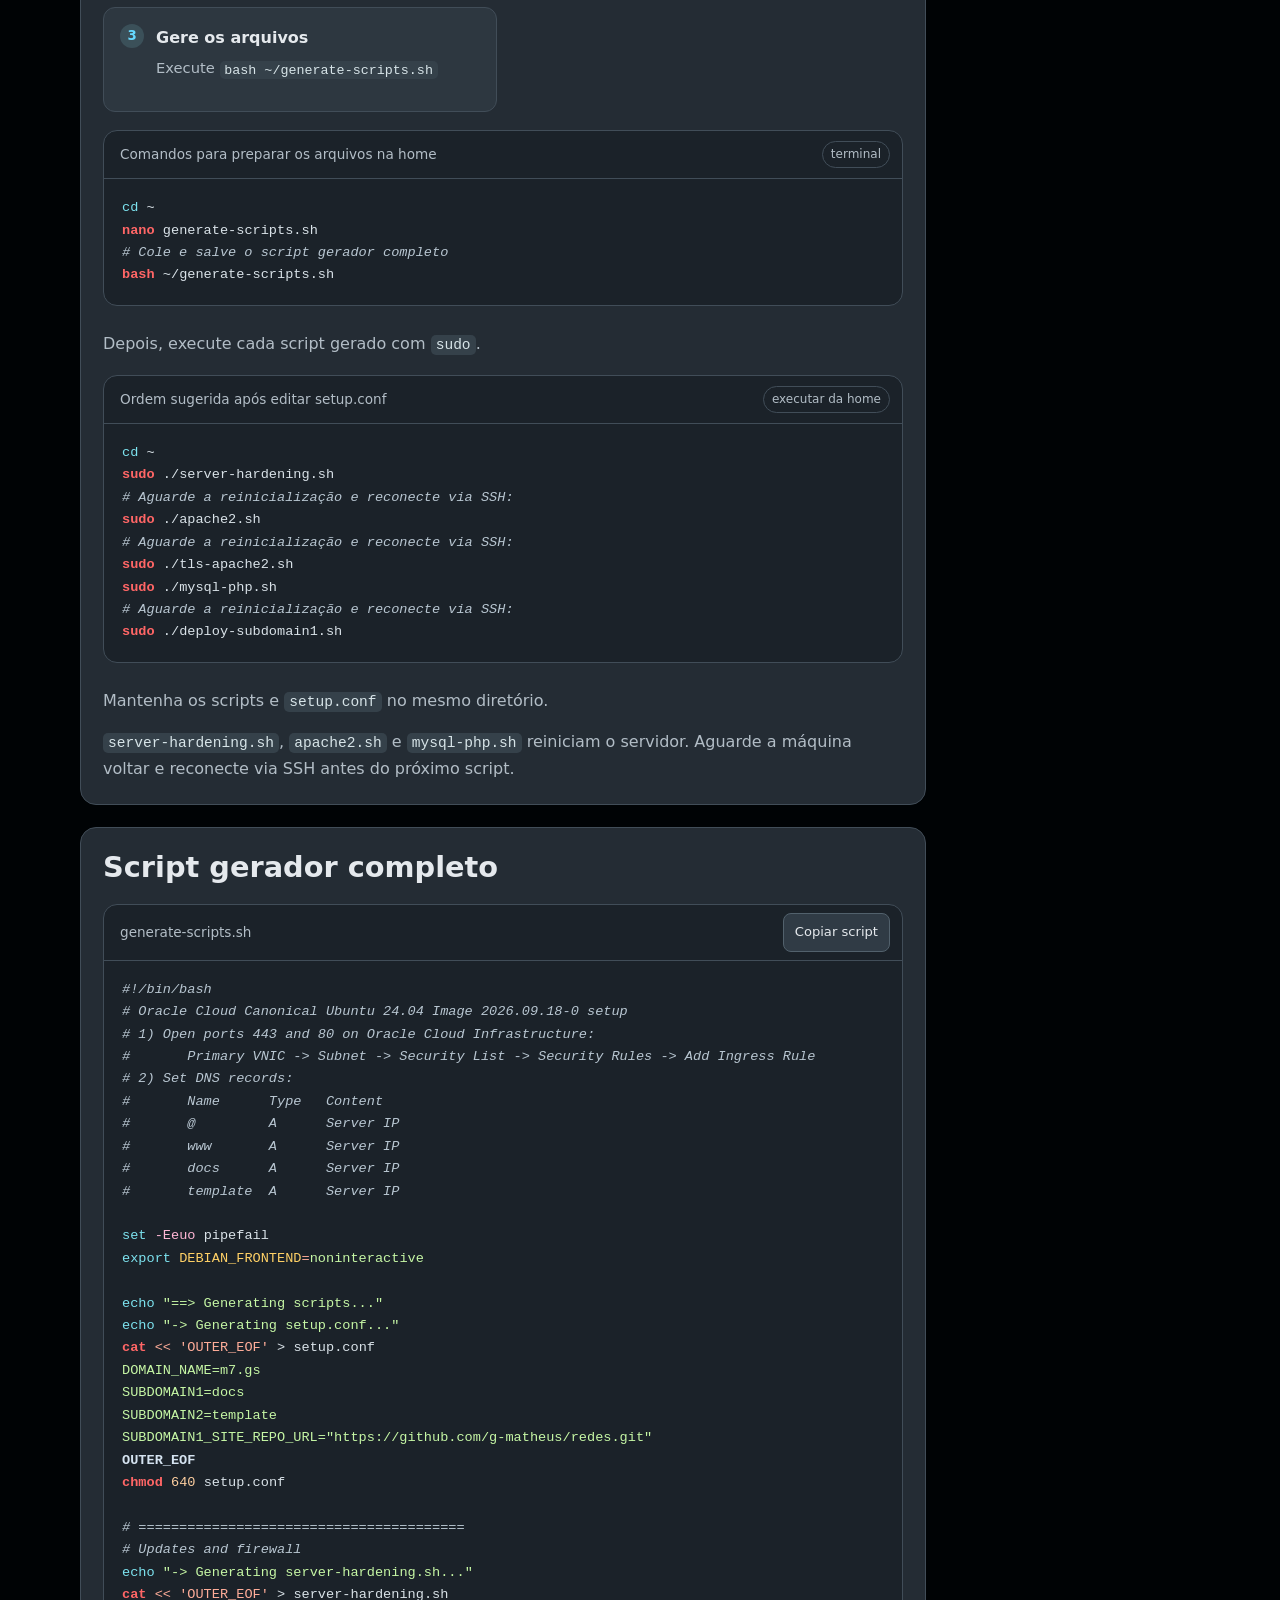
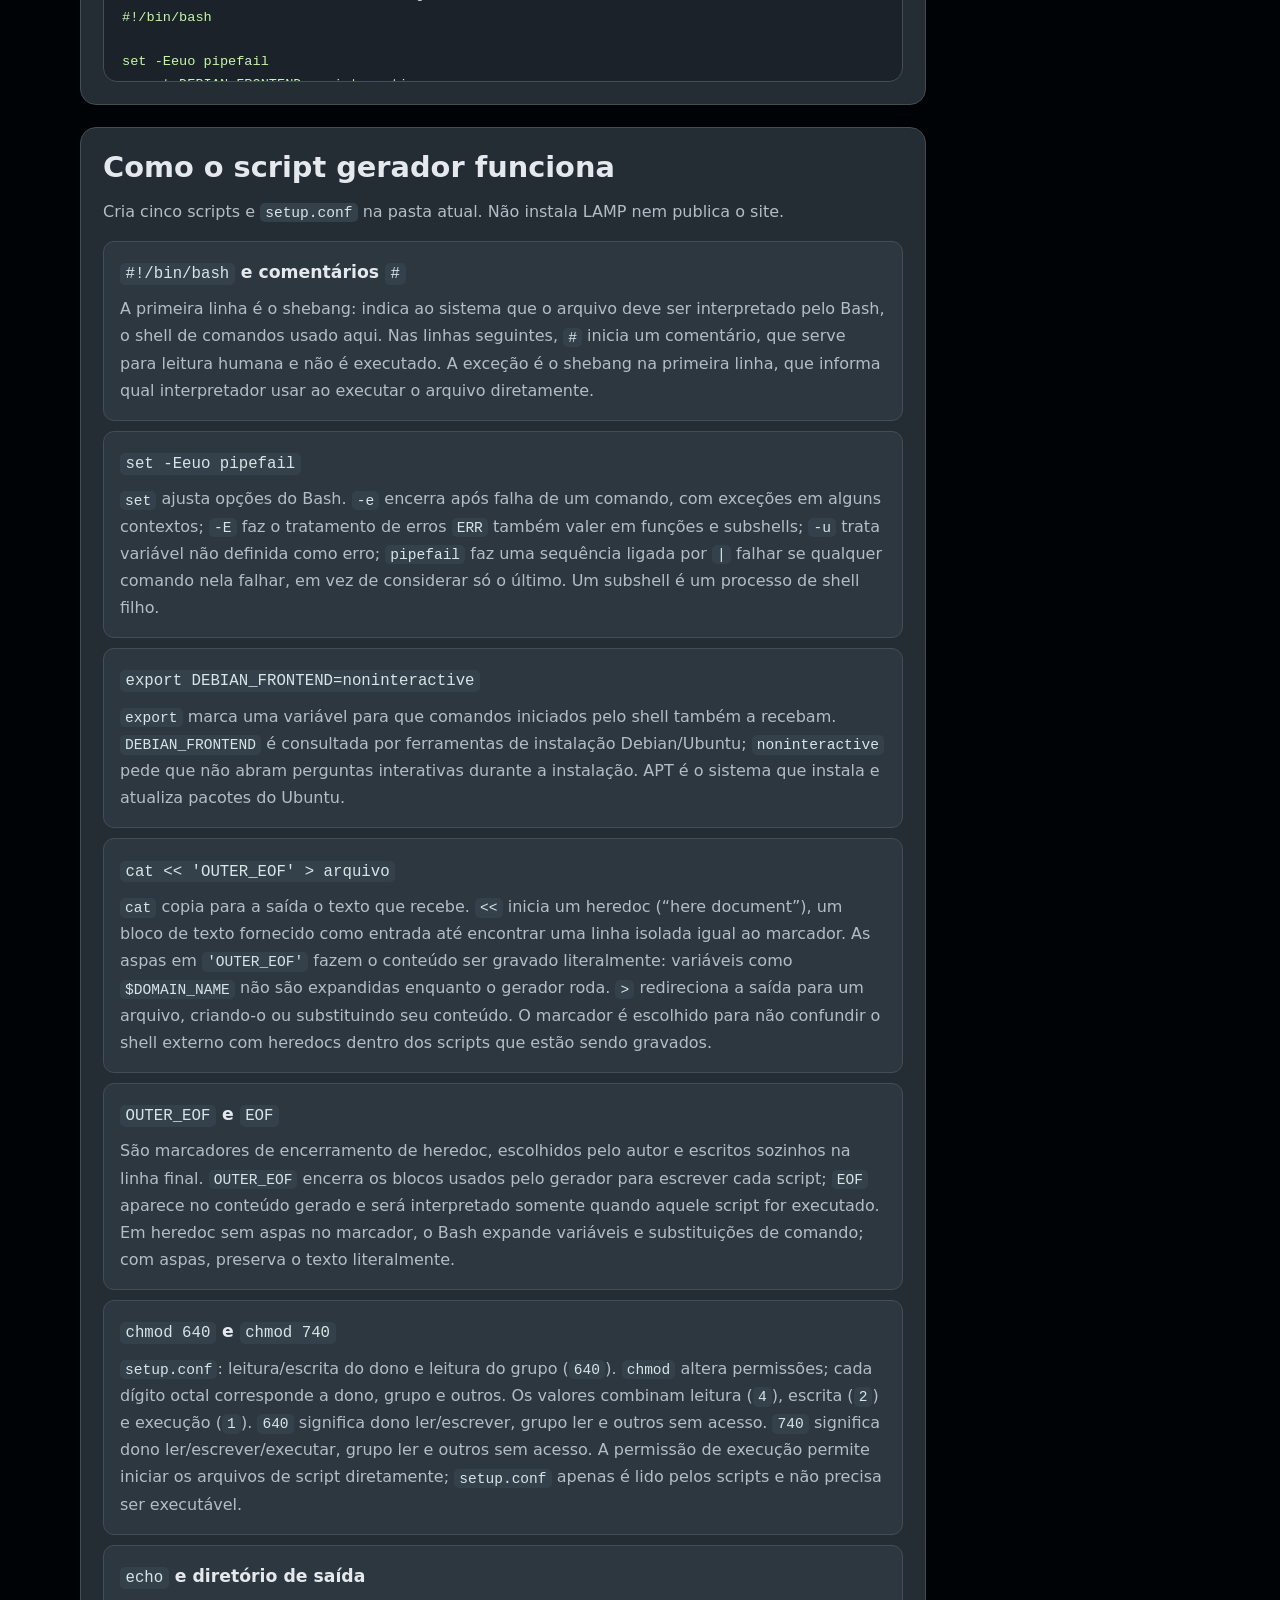
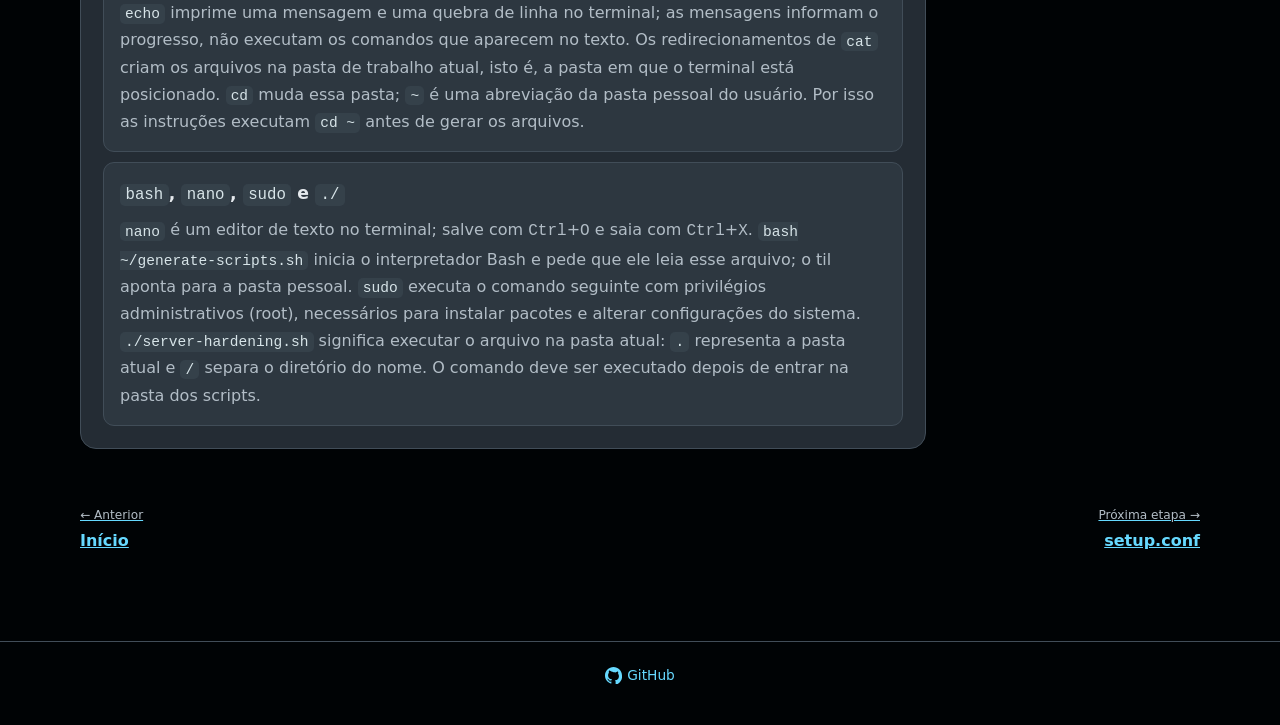
==== commit 137e88d6: "feat: add GitHub link with icon to footer in multiple HTML files and update CSS for footer styling" ====
--- a/atividade-1/index.html
+++ b/atividade-1/index.html
@@ -507,7 +507,14 @@
         </nav>
     </main>
     <footer>
-        <div class="shell">Atividade Prática – Redes de Computadores • Documentação.</div>
+        <div class="shell">
+            <a href="https://github.com/g-matheus/redes">
+                <svg class="github-icon" viewBox="0 0 16 16" aria-hidden="true">
+                    <path d="M8 0C3.58 0 0 3.58 0 8c0 3.54 2.29 6.53 5.47 7.59.4.07.55-.17.55-.38l-.01-1.49c-2.23.48-2.7-.95-2.7-.95-.36-.92-.89-1.16-.89-1.16-.73-.5.06-.49.06-.49.8.06 1.22.82 1.22.82.71 1.21 1.87.86 2.33.66.07-.52.28-.86.51-1.06-1.78-.2-3.64-.89-3.64-3.96 0-.87.31-1.59.82-2.15-.08-.2-.36-1.02.08-2.12 0 0 .67-.21 2.2.82A7.65 7.65 0 0 1 8 4.85c.68 0 1.36.09 2 .27 1.53-1.03 2.2-.82 2.2-.82.44 1.1.16 1.92.08 2.12.51.56.82 1.28.82 2.15 0 3.08-1.87 3.75-3.65 3.95.29.25.54.73.54 1.48l-.01 2.2c0 .21.15.46.55.38A8 8 0 0 0 16 8c0-4.42-3.58-8-8-8Z" />
+                </svg>
+                GitHub
+            </a>
+        </div>
     </footer>
 </body>
 
--- a/docs.css
+++ b/docs.css
@@ -553,6 +553,32 @@
     border-top: 1px solid var(--border);
     color: var(--muted);
     font-size: .86rem;
+    text-align: center;
+}
+
+footer .shell {
+    display: flex;
+    align-items: center;
+    justify-content: center;
+    flex-wrap: wrap;
+    gap: 5px;
+}
+
+footer a {
+    display: inline-flex;
+    align-items: center;
+    gap: 5px;
+    text-decoration: none;
+}
+
+footer a:hover {
+    text-decoration: underline;
+}
+
+.github-icon {
+    width: 17px;
+    height: 17px;
+    fill: currentColor;
 }
 
 @media (max-width: 760px) {
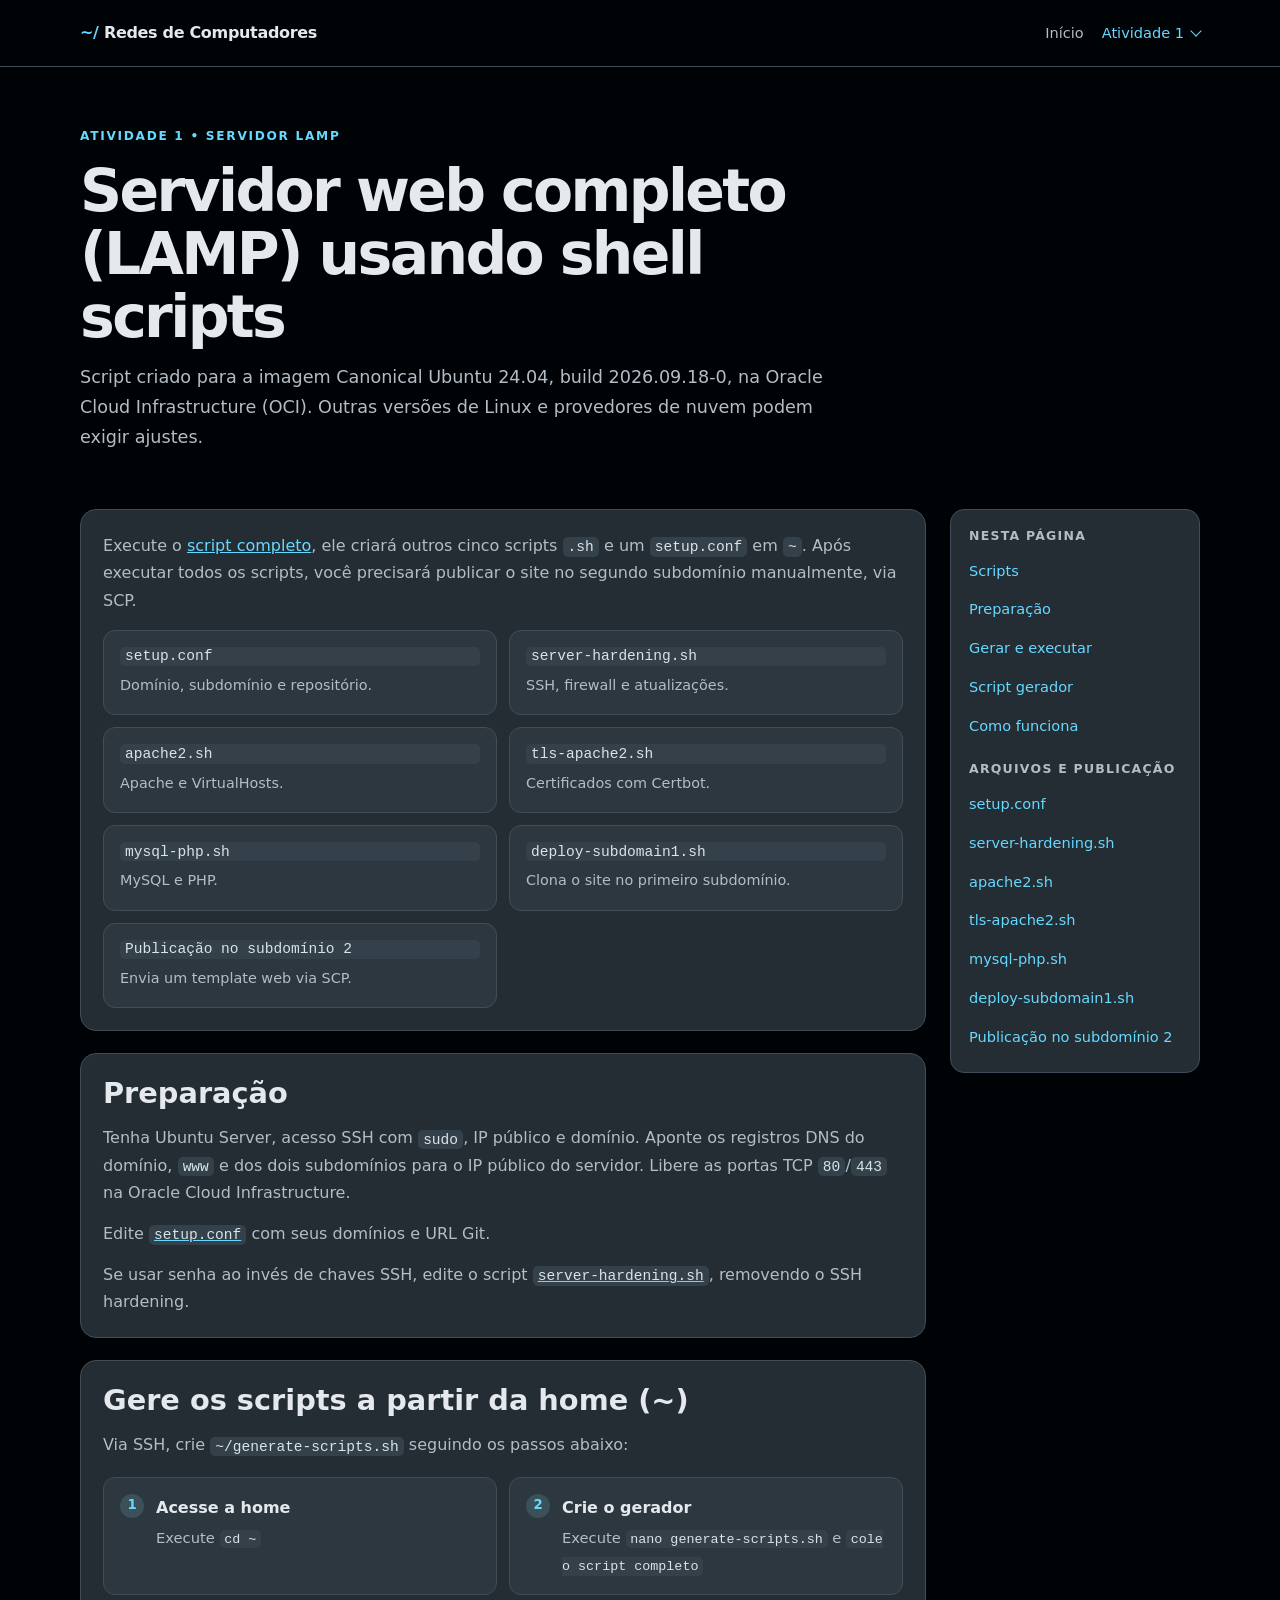
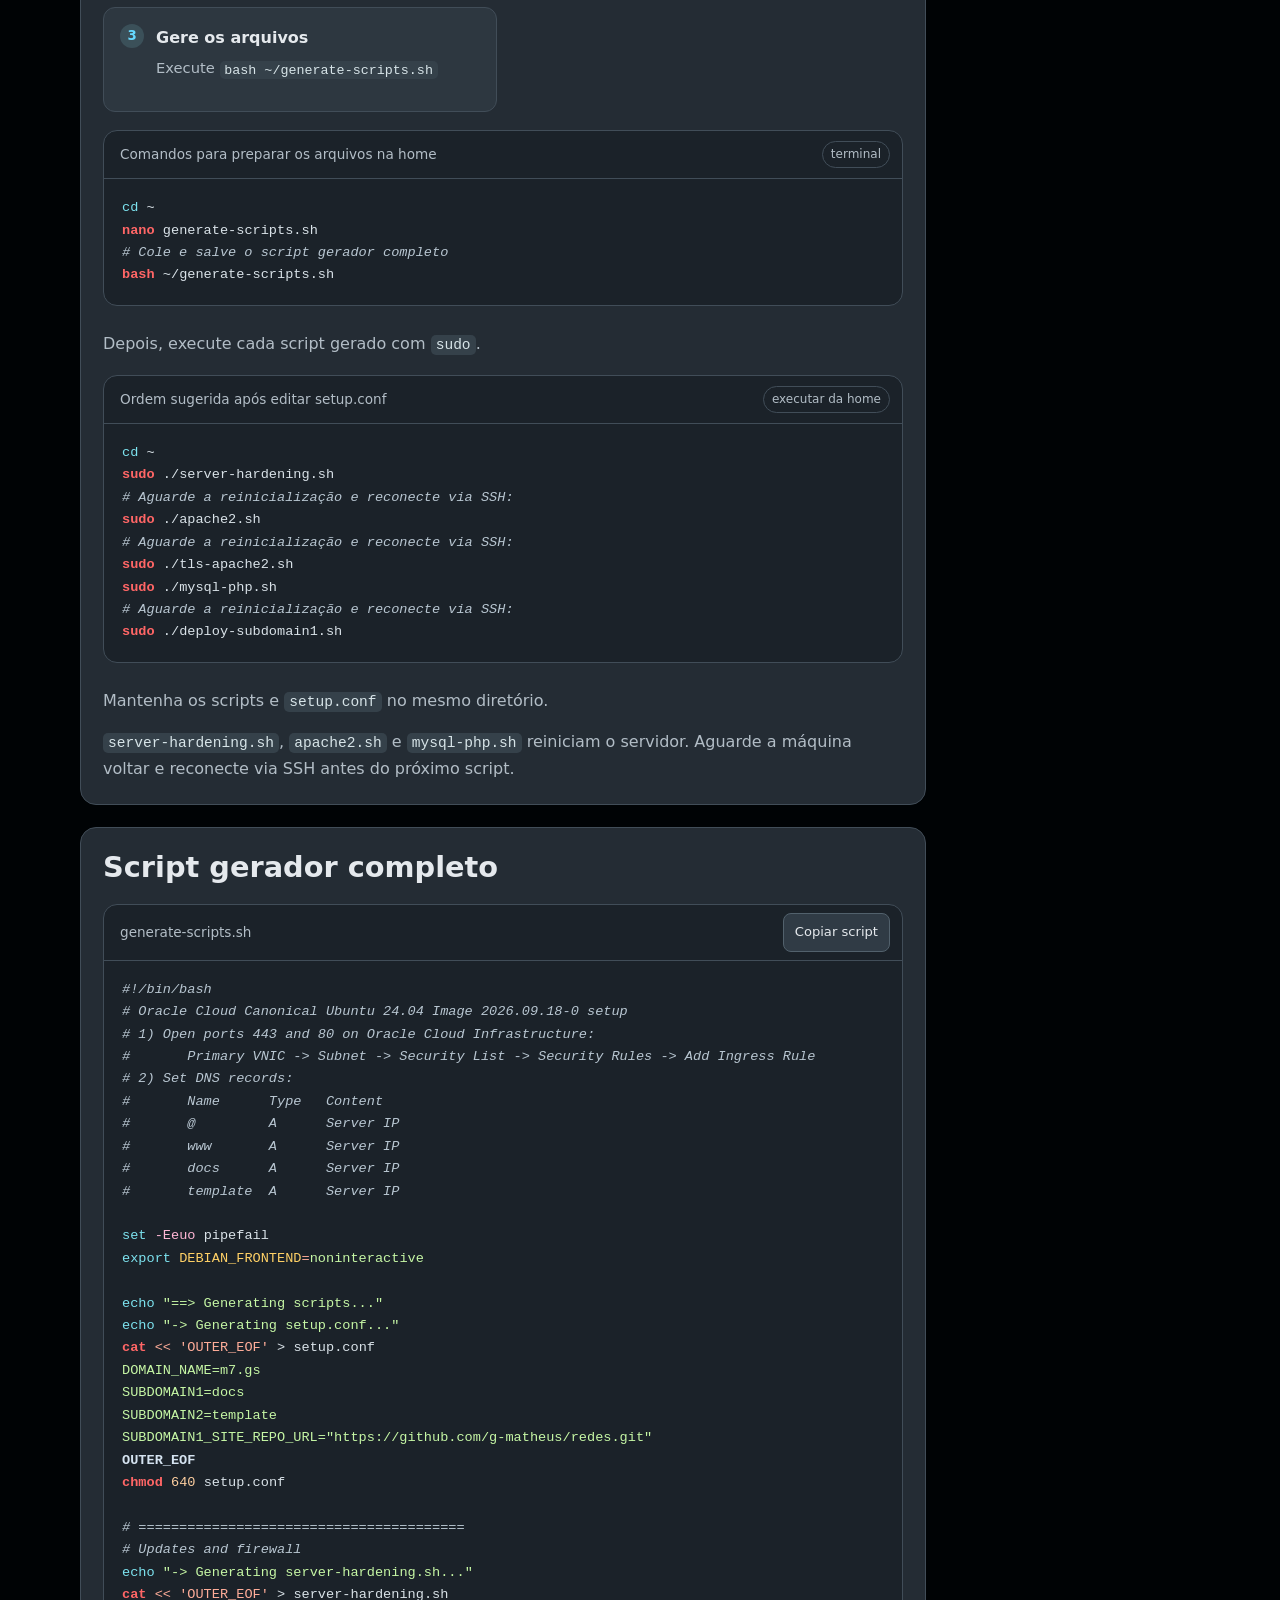
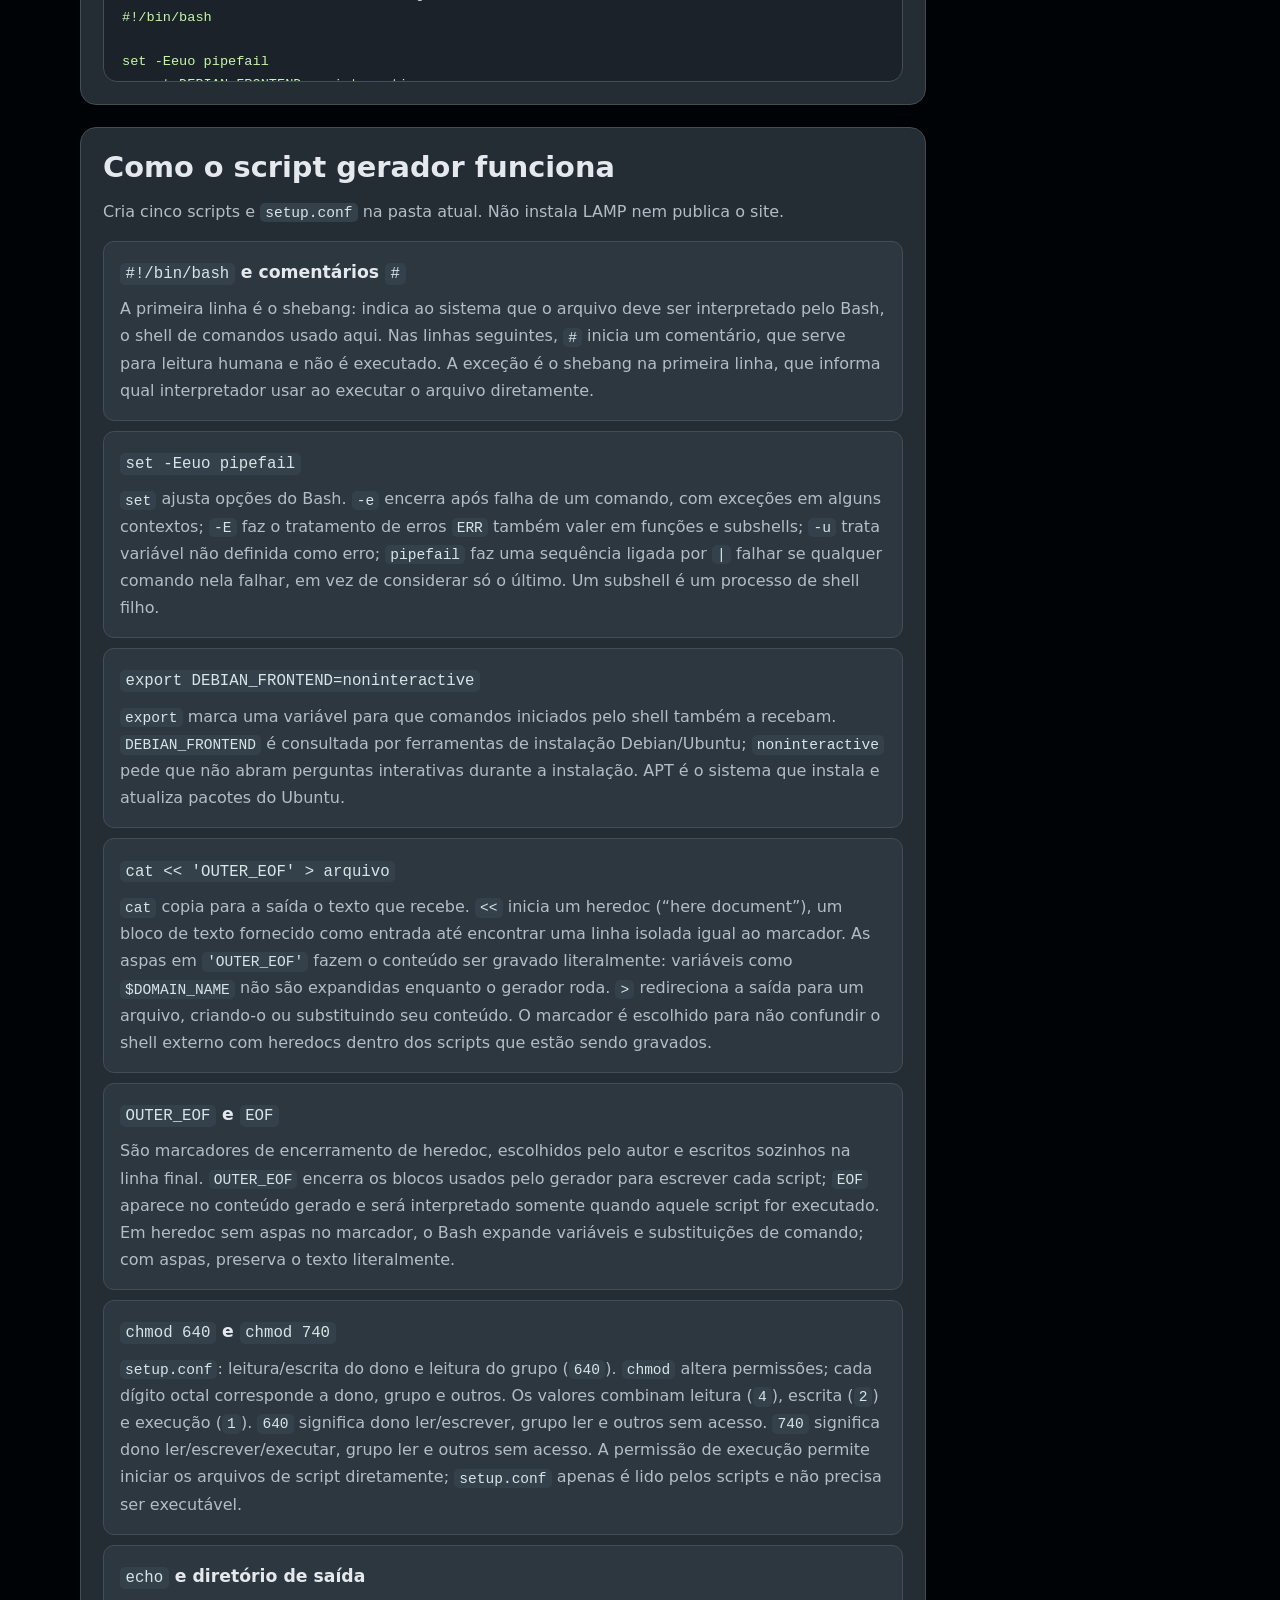
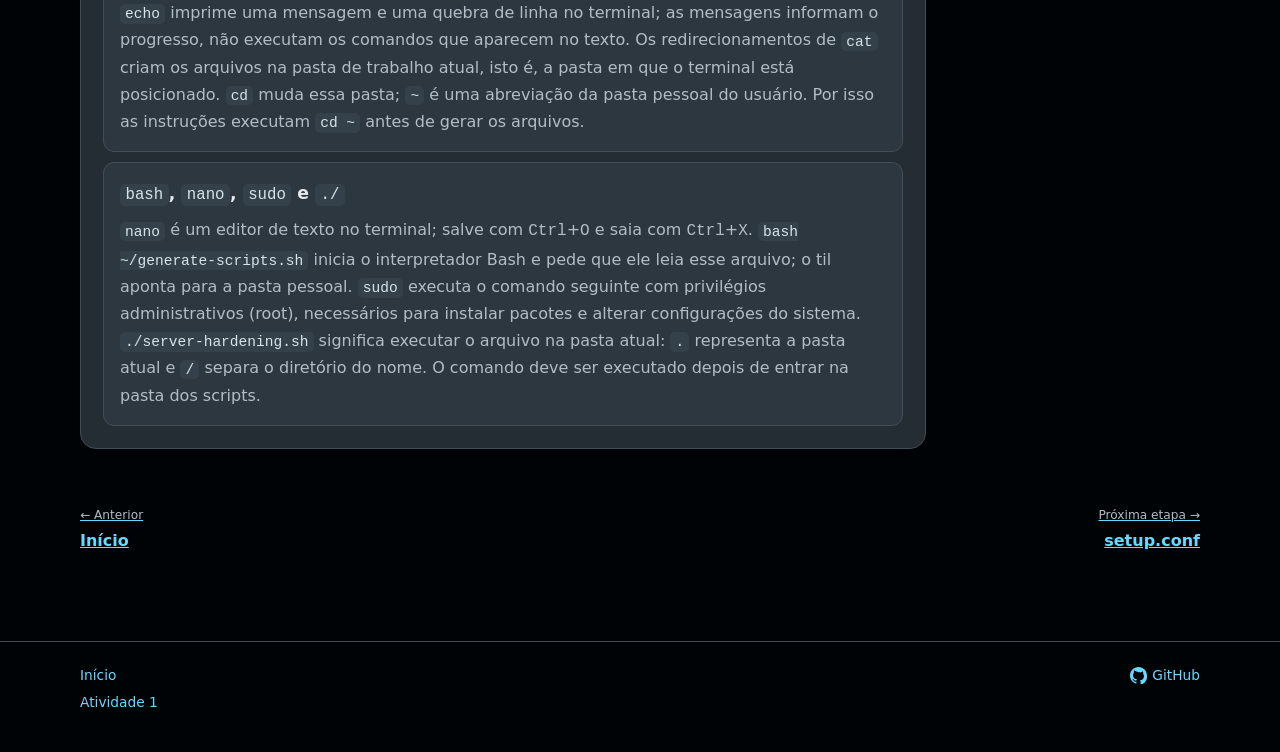
==== commit d6a8f657: "feat: add footer navigation links to multiple HTML files and update CSS for footer styling" ====
--- a/atividade-1/index.html
+++ b/atividade-1/index.html
@@ -508,6 +508,10 @@
     </main>
     <footer>
         <div class="shell">
+            <nav class="footer-navigation" aria-label="Navegação do rodapé">
+                <a href="../index.html">Início</a>
+                <a href="index.html">Atividade 1</a>
+            </nav>
             <a href="https://github.com/g-matheus/redes">
                 <svg class="github-icon" viewBox="0 0 16 16" aria-hidden="true">
                     <path d="M8 0C3.58 0 0 3.58 0 8c0 3.54 2.29 6.53 5.47 7.59.4.07.55-.17.55-.38l-.01-1.49c-2.23.48-2.7-.95-2.7-.95-.36-.92-.89-1.16-.89-1.16-.73-.5.06-.49.06-.49.8.06 1.22.82 1.22.82.71 1.21 1.87.86 2.33.66.07-.52.28-.86.51-1.06-1.78-.2-3.64-.89-3.64-3.96 0-.87.31-1.59.82-2.15-.08-.2-.36-1.02.08-2.12 0 0 .67-.21 2.2.82A7.65 7.65 0 0 1 8 4.85c.68 0 1.36.09 2 .27 1.53-1.03 2.2-.82 2.2-.82.44 1.1.16 1.92.08 2.12.51.56.82 1.28.82 2.15 0 3.08-1.87 3.75-3.65 3.95.29.25.54.73.54 1.48l-.01 2.2c0 .21.15.46.55.38A8 8 0 0 0 16 8c0-4.42-3.58-8-8-8Z" />
--- a/docs.css
+++ b/docs.css
@@ -230,6 +230,7 @@
 .sidebar {
     position: sticky;
     top: 20px;
+    margin-top: 22px;
     padding: 18px;
     border: 1px solid var(--border);
     border-radius: 14px;
@@ -506,6 +507,38 @@
     font-size: .9rem;
 }
 
+.activity-resources {
+    display: grid;
+    gap: 18px;
+    margin-top: 16px;
+}
+
+.activity-resource {
+    display: grid;
+    justify-items: start;
+    gap: 3px;
+}
+
+.activity-resource-label {
+    color: var(--muted);
+    font-size: .75rem;
+    font-weight: 700;
+    letter-spacing: .08em;
+    text-transform: uppercase;
+}
+
+.activity-resource-link {
+    font-size: 1.05rem;
+    font-weight: 650;
+    text-decoration: none;
+}
+
+.activity-resource p {
+    margin: 0;
+    color: var(--muted);
+    font-size: .9rem;
+}
+
 .page-navigation {
     display: flex;
     justify-content: space-between;
@@ -558,10 +591,16 @@
 
 footer .shell {
     display: flex;
-    align-items: center;
-    justify-content: center;
+    align-items: flex-start;
+    justify-content: space-between;
     flex-wrap: wrap;
     gap: 5px;
+}
+
+footer .footer-navigation {
+    display: grid;
+    gap: 4px;
+    justify-items: start;
 }
 
 footer a {
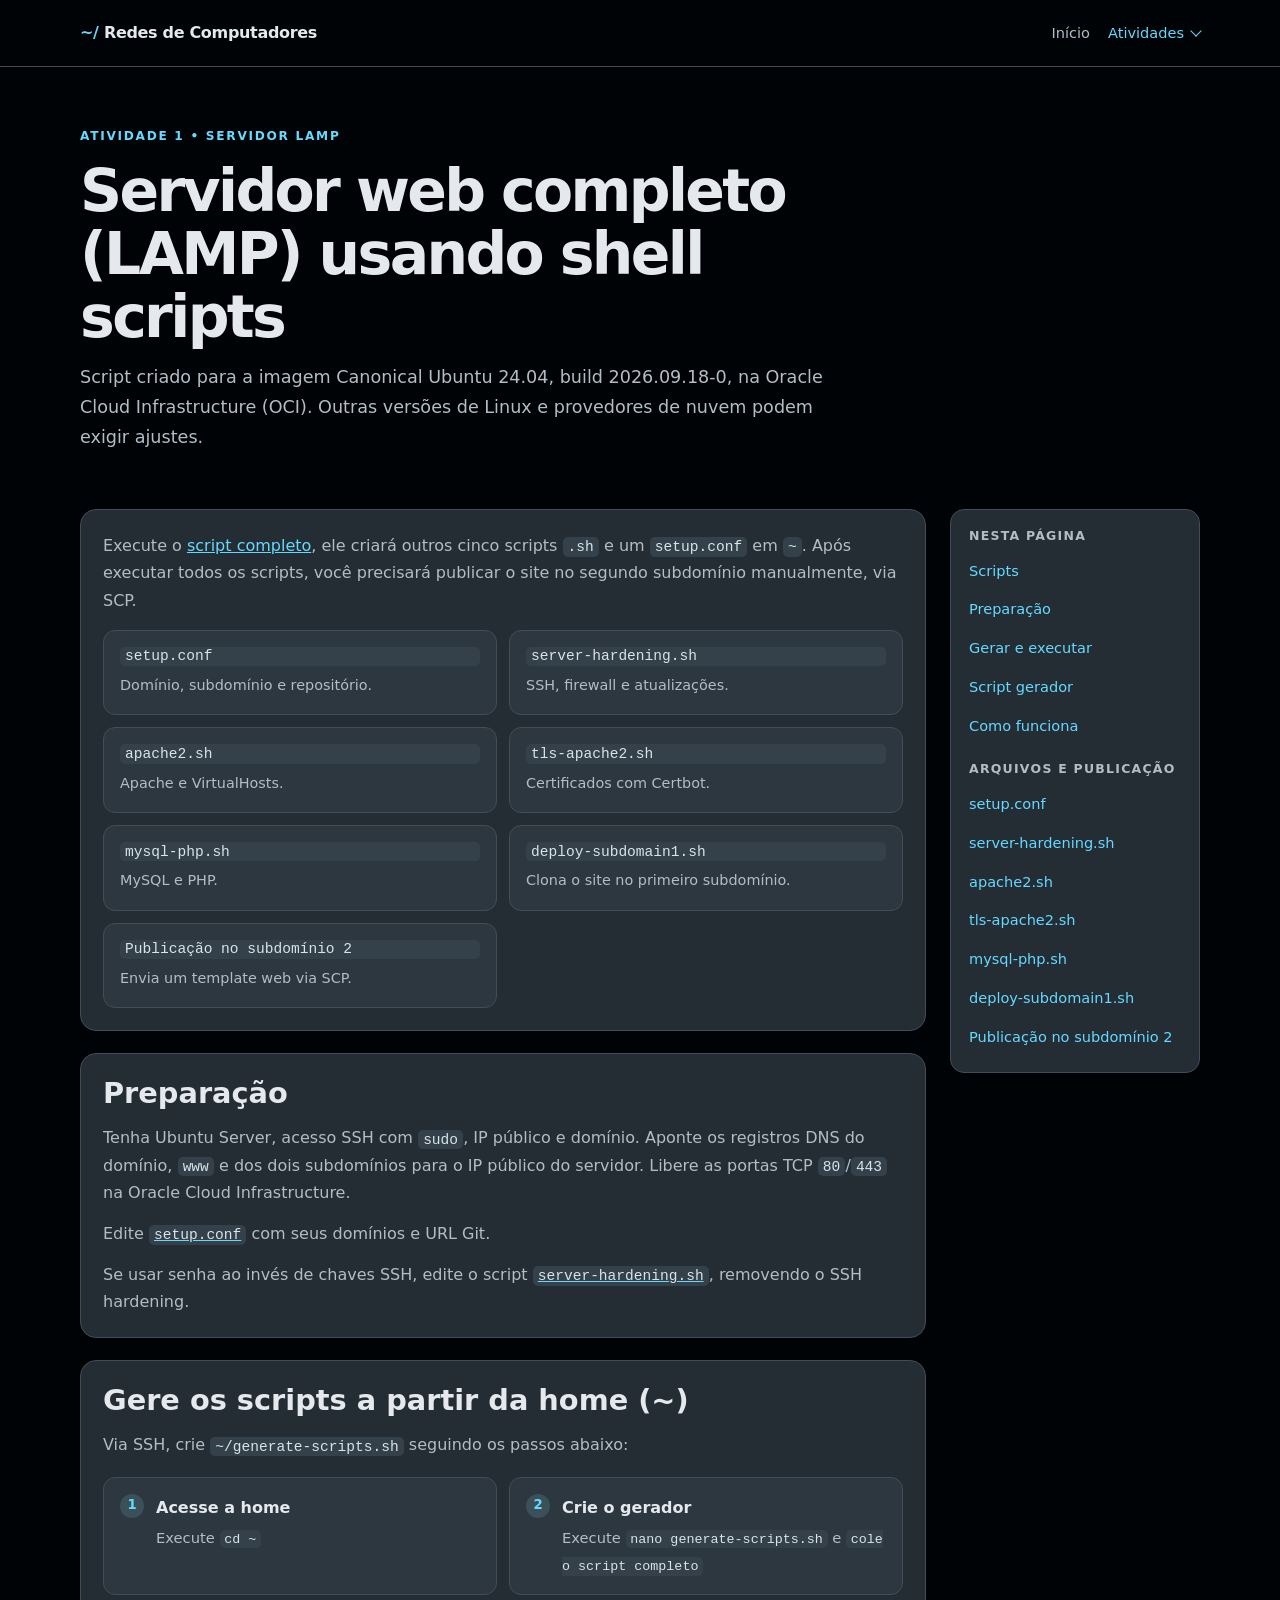
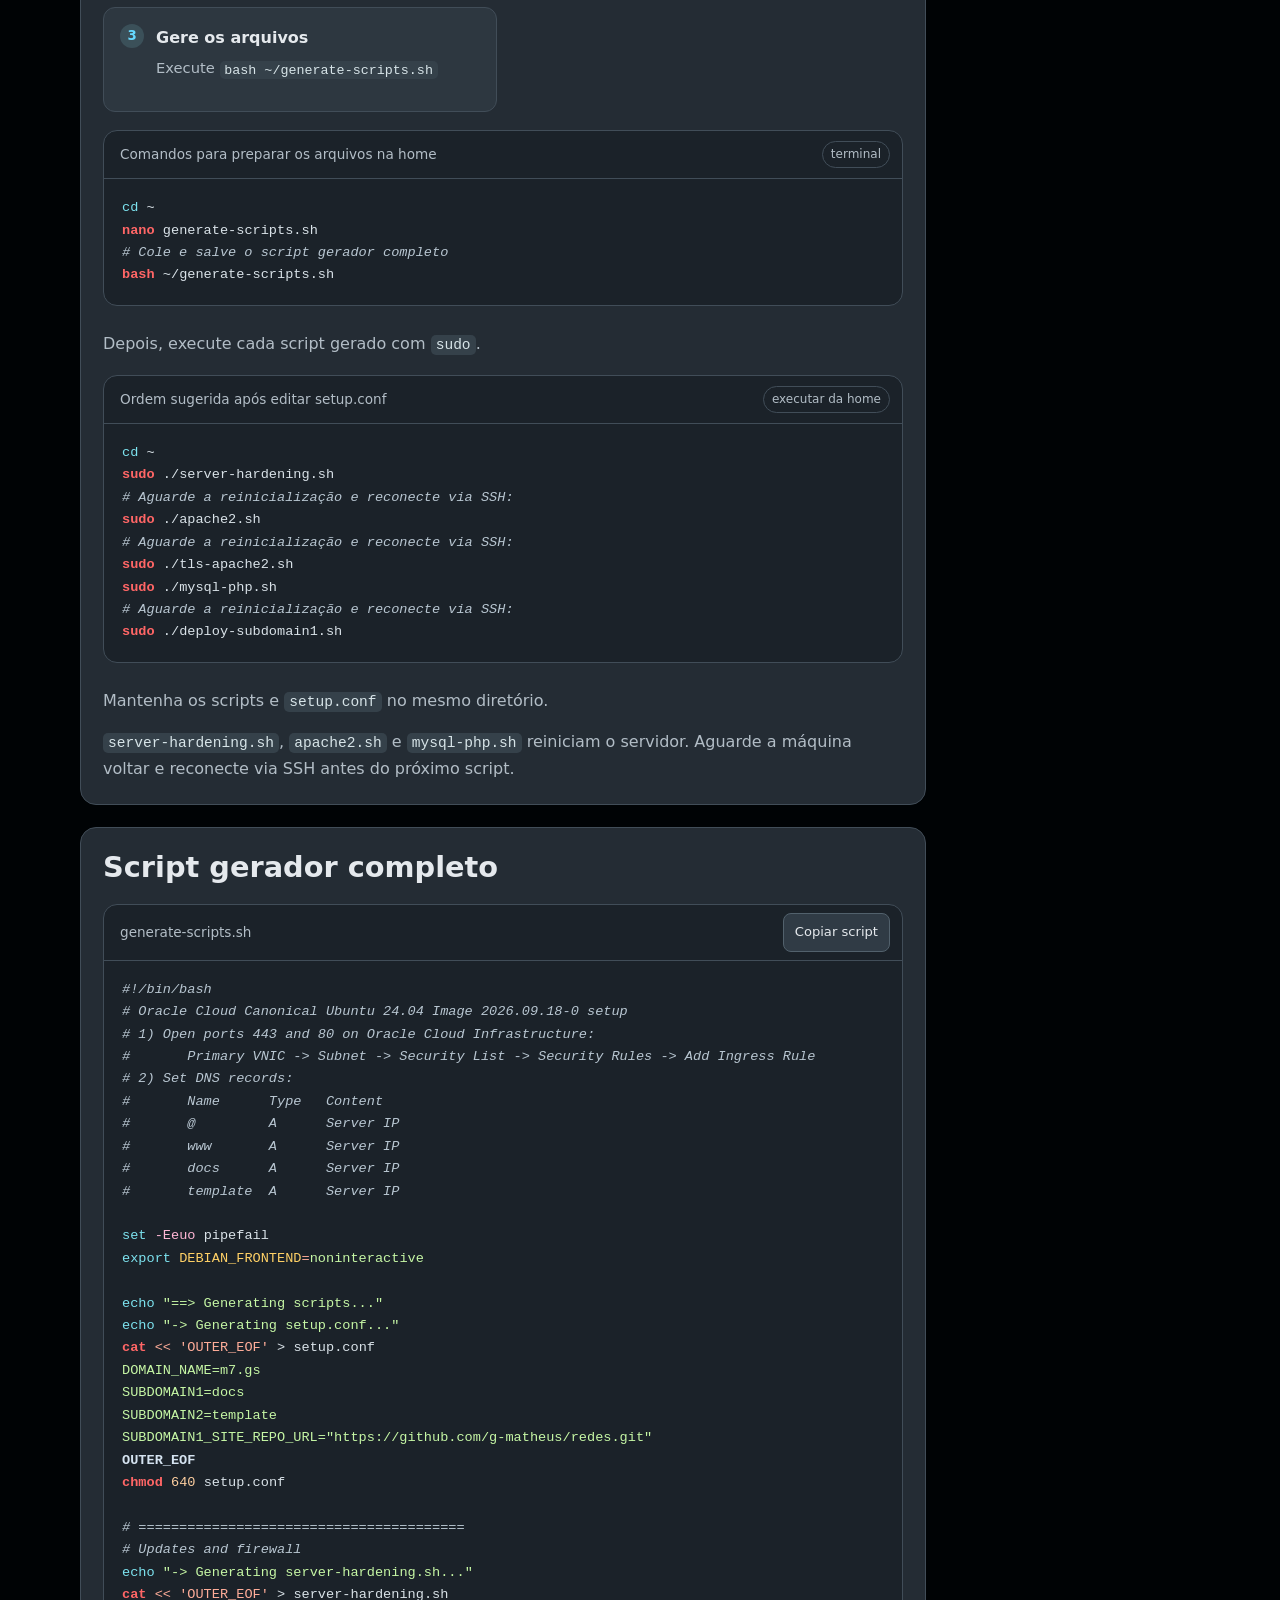
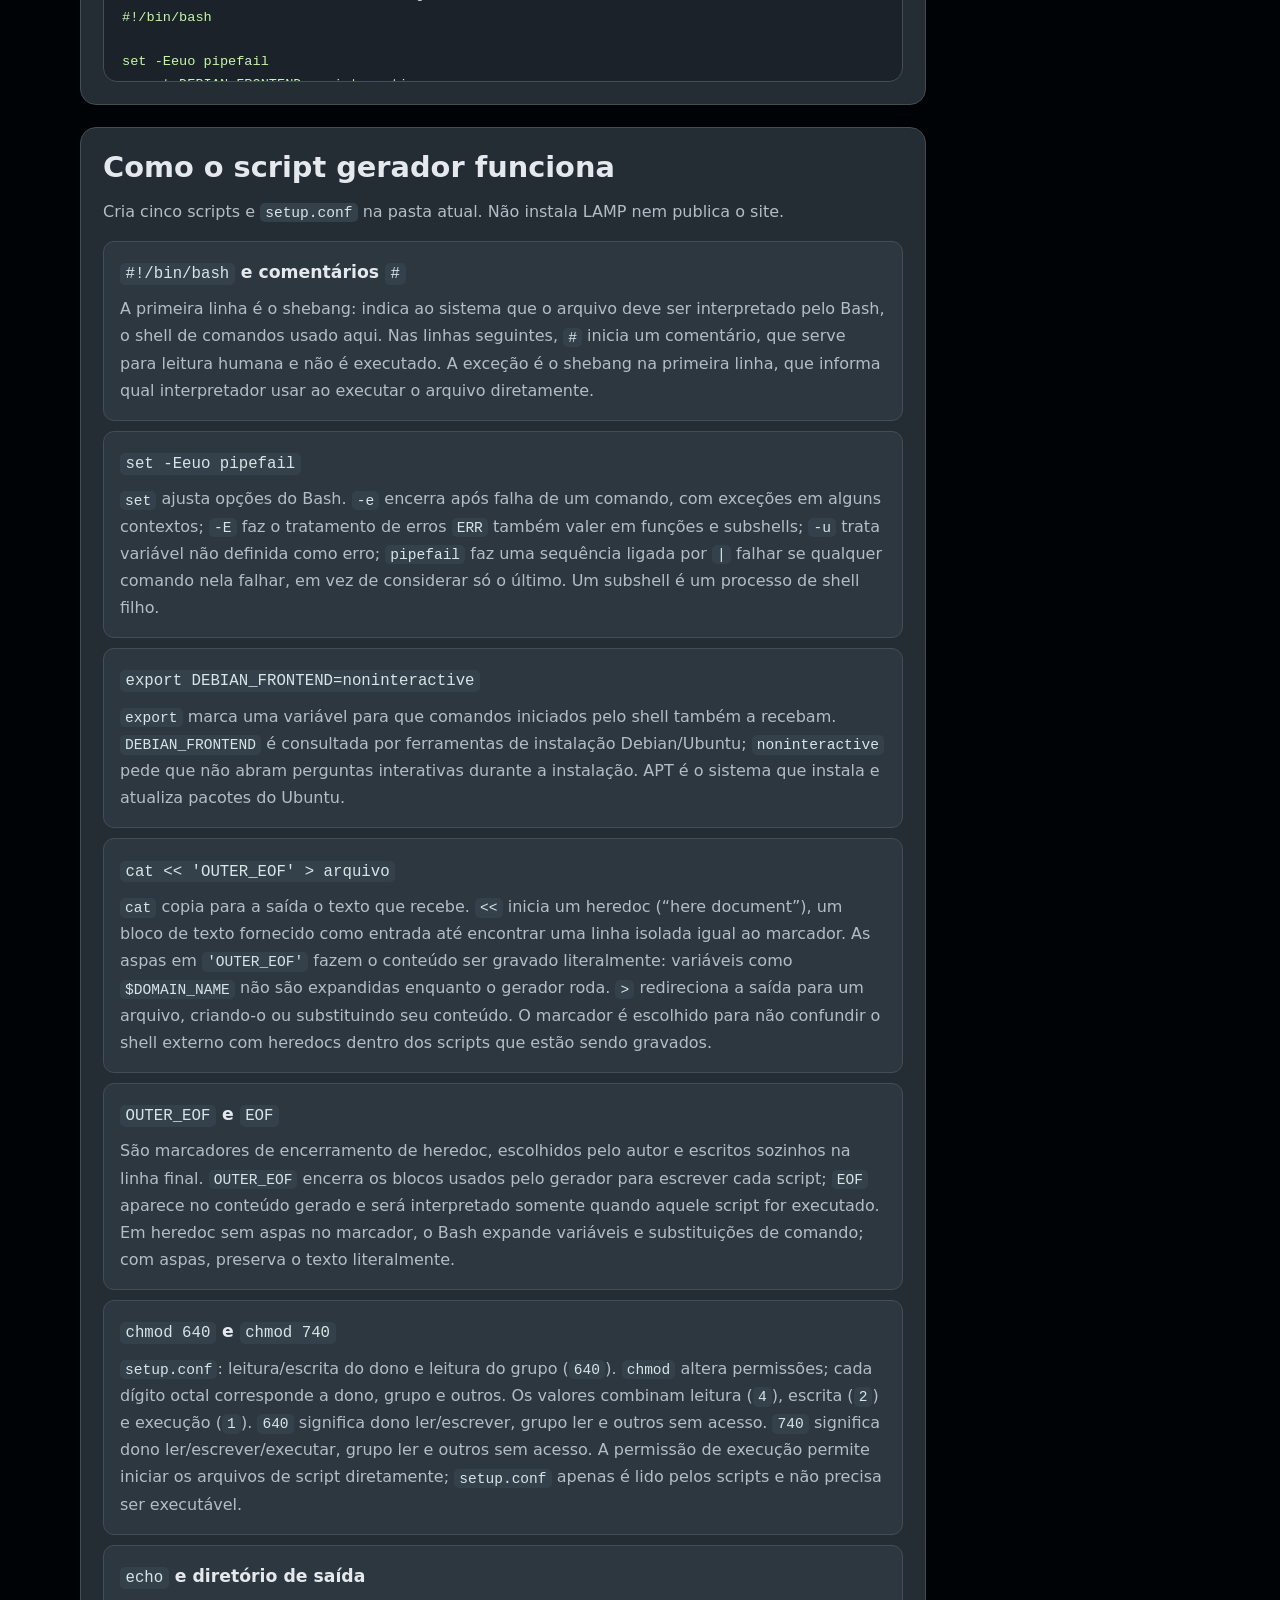
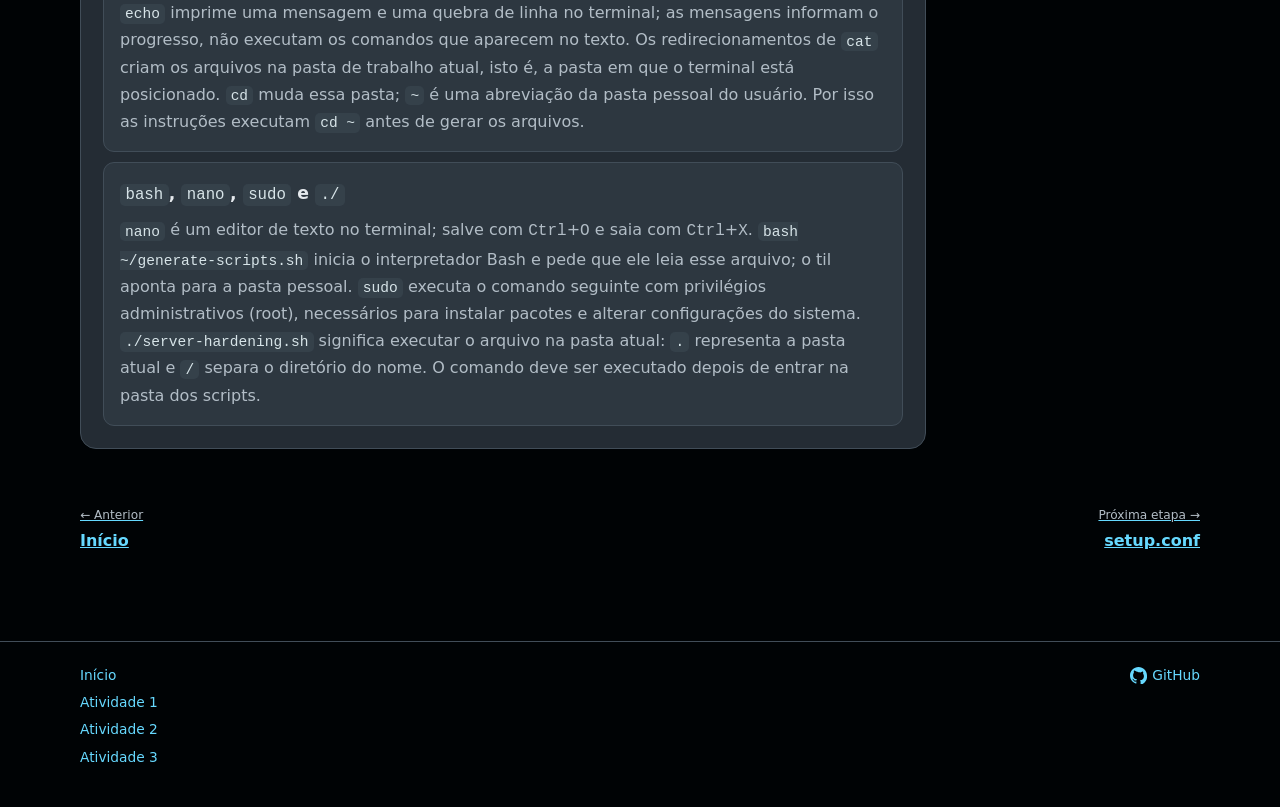
==== commit 6dc955ad: "feat: Add practical activities for configuring HTTP Proxy and FTP Server on Ubuntu - Introduced AC-R" ====
--- a/atividade-1/index.html
+++ b/atividade-1/index.html
@@ -20,15 +20,26 @@
             <nav aria-label="Navegação principal">
                 <a href="../index.html">Início</a>
                 <details class="activity-menu is-active">
-                    <summary>Atividade 1</summary>
+                    <summary>Atividades</summary>
                     <div class="activity-menu-items">
-                        <a href="index.html" aria-current="page">Visão geral</a>
-                        <a href="server-hardening.html">Servidor</a>
-                        <a href="apache2.html">Apache</a>
-                        <a href="tls-apache2.html">HTTPS</a>
-                        <a href="mysql-php.html">PHP e MySQL</a>
-                        <a href="deploy-subdomain1.html">Subdomínio 1</a>
-                        <a href="deploy-subdomain2.html">Subdomínio 2</a>
+                        <section class="activity-menu-section activity-menu-section--steps">
+                            <span class="activity-menu-heading">Atividade 1</span>
+                            <a href="index.html" aria-current="page">Visão geral</a>
+                            <a href="server-hardening.html">Servidor</a>
+                            <a href="apache2.html">Apache</a>
+                            <a href="tls-apache2.html">HTTPS</a>
+                            <a href="mysql-php.html">PHP e MySQL</a>
+                            <a href="deploy-subdomain1.html">Subdomínio 1</a>
+                            <a href="deploy-subdomain2.html">Subdomínio 2</a>
+                        </section>
+                        <section class="activity-menu-section">
+                            <span class="activity-menu-heading">Atividade 2</span>
+                            <a href="../atividade-2/index.html">Abrir página <span class="activity-menu-status">Em breve</span></a>
+                        </section>
+                        <section class="activity-menu-section">
+                            <span class="activity-menu-heading">Atividade 3</span>
+                            <a href="../atividade-3/index.html">Abrir página <span class="activity-menu-status">Em breve</span></a>
+                        </section>
                     </div>
                 </details>
             </nav>
@@ -511,6 +522,8 @@
             <nav class="footer-navigation" aria-label="Navegação do rodapé">
                 <a href="../index.html">Início</a>
                 <a href="index.html">Atividade 1</a>
+                <a href="../atividade-2/index.html">Atividade 2</a>
+                <a href="../atividade-3/index.html">Atividade 3</a>
             </nav>
             <a href="https://github.com/g-matheus/redes">
                 <svg class="github-icon" viewBox="0 0 16 16" aria-hidden="true">
--- a/docs.css
+++ b/docs.css
@@ -142,22 +142,55 @@
     top: 100%;
     right: 0;
     display: grid;
-    min-width: 205px;
+    min-width: 250px;
     max-width: calc(100vw - 28px);
-    padding: 8px;
+    max-height: min(70vh, 520px);
+    overflow-y: auto;
+    padding: 10px;
     border: 1px solid var(--border);
     border-radius: 12px;
     background: var(--surface);
     box-shadow: 0 12px 30px #0006;
 }
 
+.activity-menu-section {
+    display: grid;
+    gap: 2px;
+}
+
+.activity-menu-section+.activity-menu-section {
+    margin-top: 6px;
+    padding-top: 7px;
+    border-top: 1px solid var(--border);
+}
+
+.activity-menu-section--steps>a {
+    margin-left: 8px;
+}
+
+.activity-menu-heading {
+    padding: 3px 9px;
+    color: var(--text);
+    font-size: .79rem;
+    font-weight: 750;
+    letter-spacing: .02em;
+}
+
 .activity-menu:not([open])>.activity-menu-items {
     display: none;
 }
 
 .topbar nav .activity-menu-items a {
+    display: flex;
+    justify-content: space-between;
+    gap: 12px;
     padding: 6px 9px;
     border-radius: 7px;
+}
+
+.activity-menu-status {
+    color: var(--muted);
+    font-size: .78rem;
 }
 
 .topbar nav .activity-menu-items a:hover,
@@ -658,8 +691,11 @@
     }
 
     .activity-menu-items {
-        width: min(205px, calc(100vw - 76px));
-        min-width: min(205px, calc(100vw - 76px));
+        right: auto;
+        left: 0;
+        width: min(290px, calc(100vw - 28px));
+        min-width: min(290px, calc(100vw - 28px));
+        max-height: min(65vh, 480px);
     }
 
     .steps,
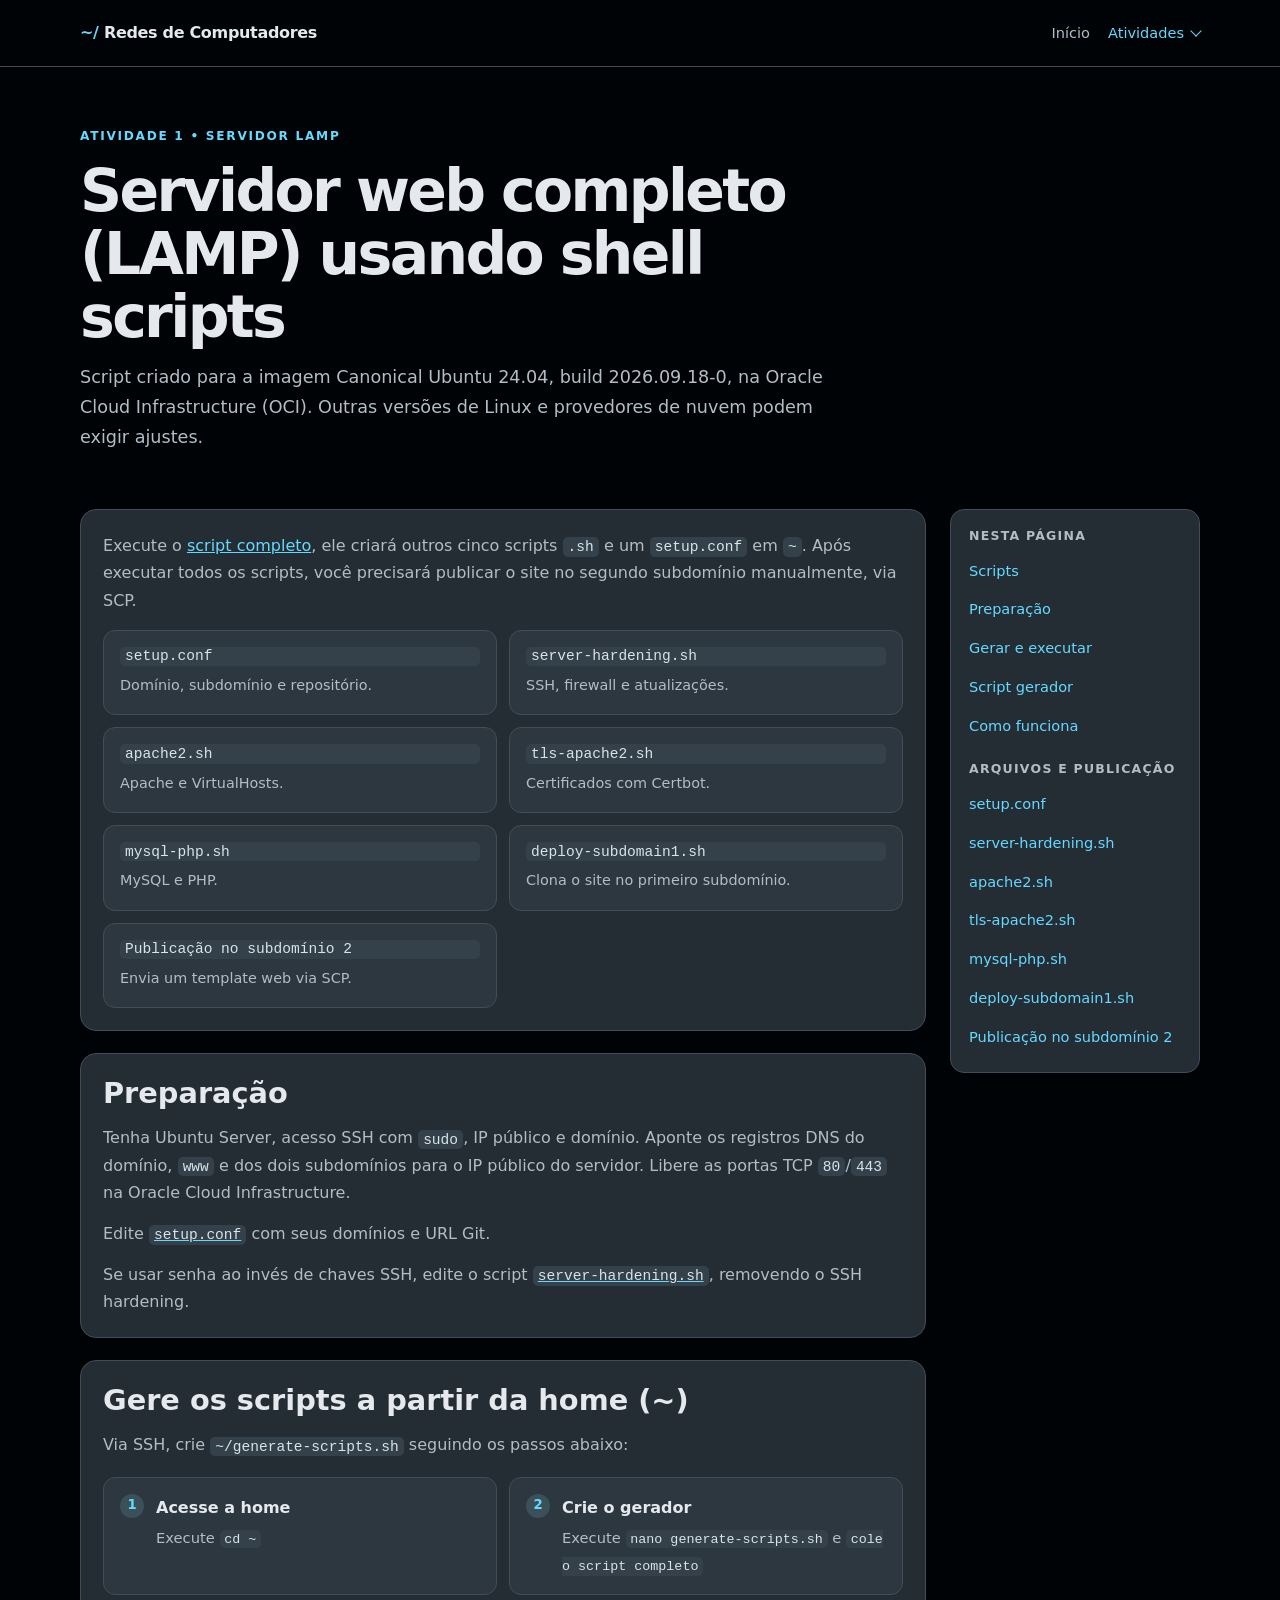
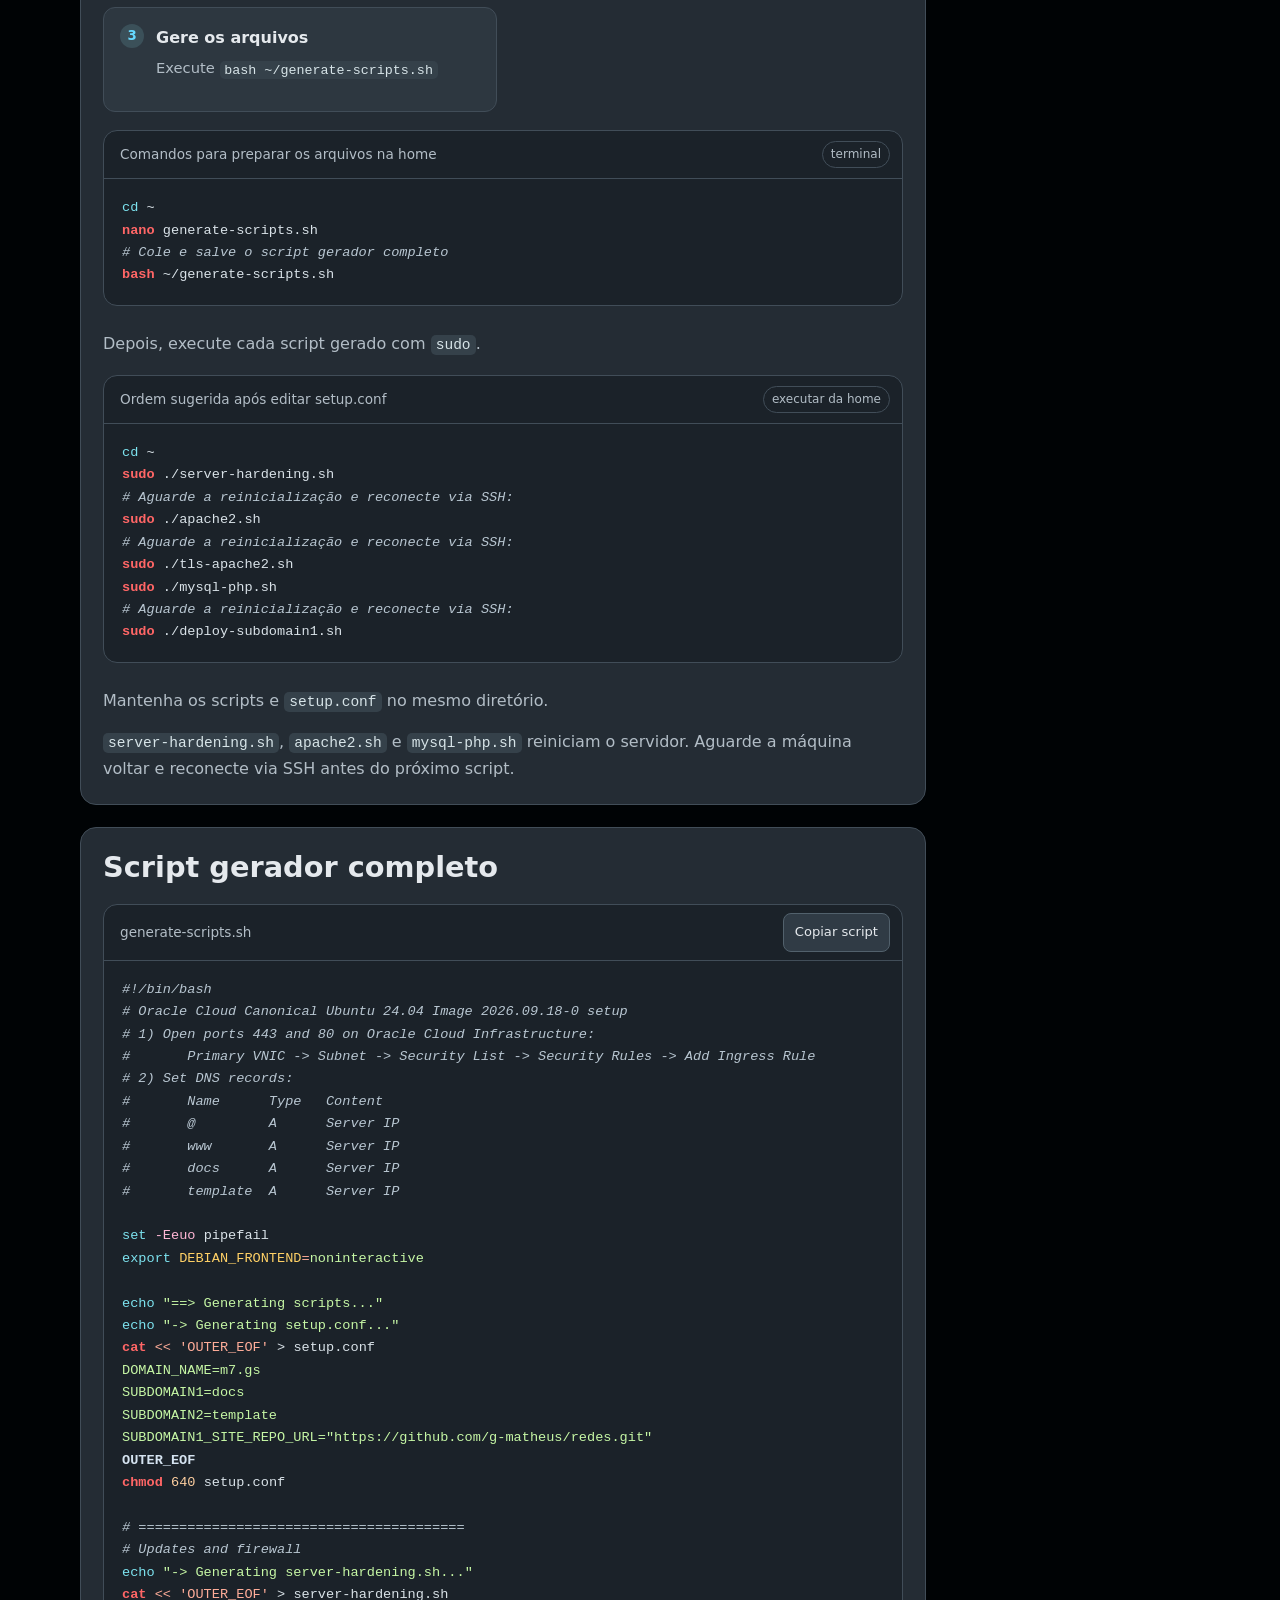
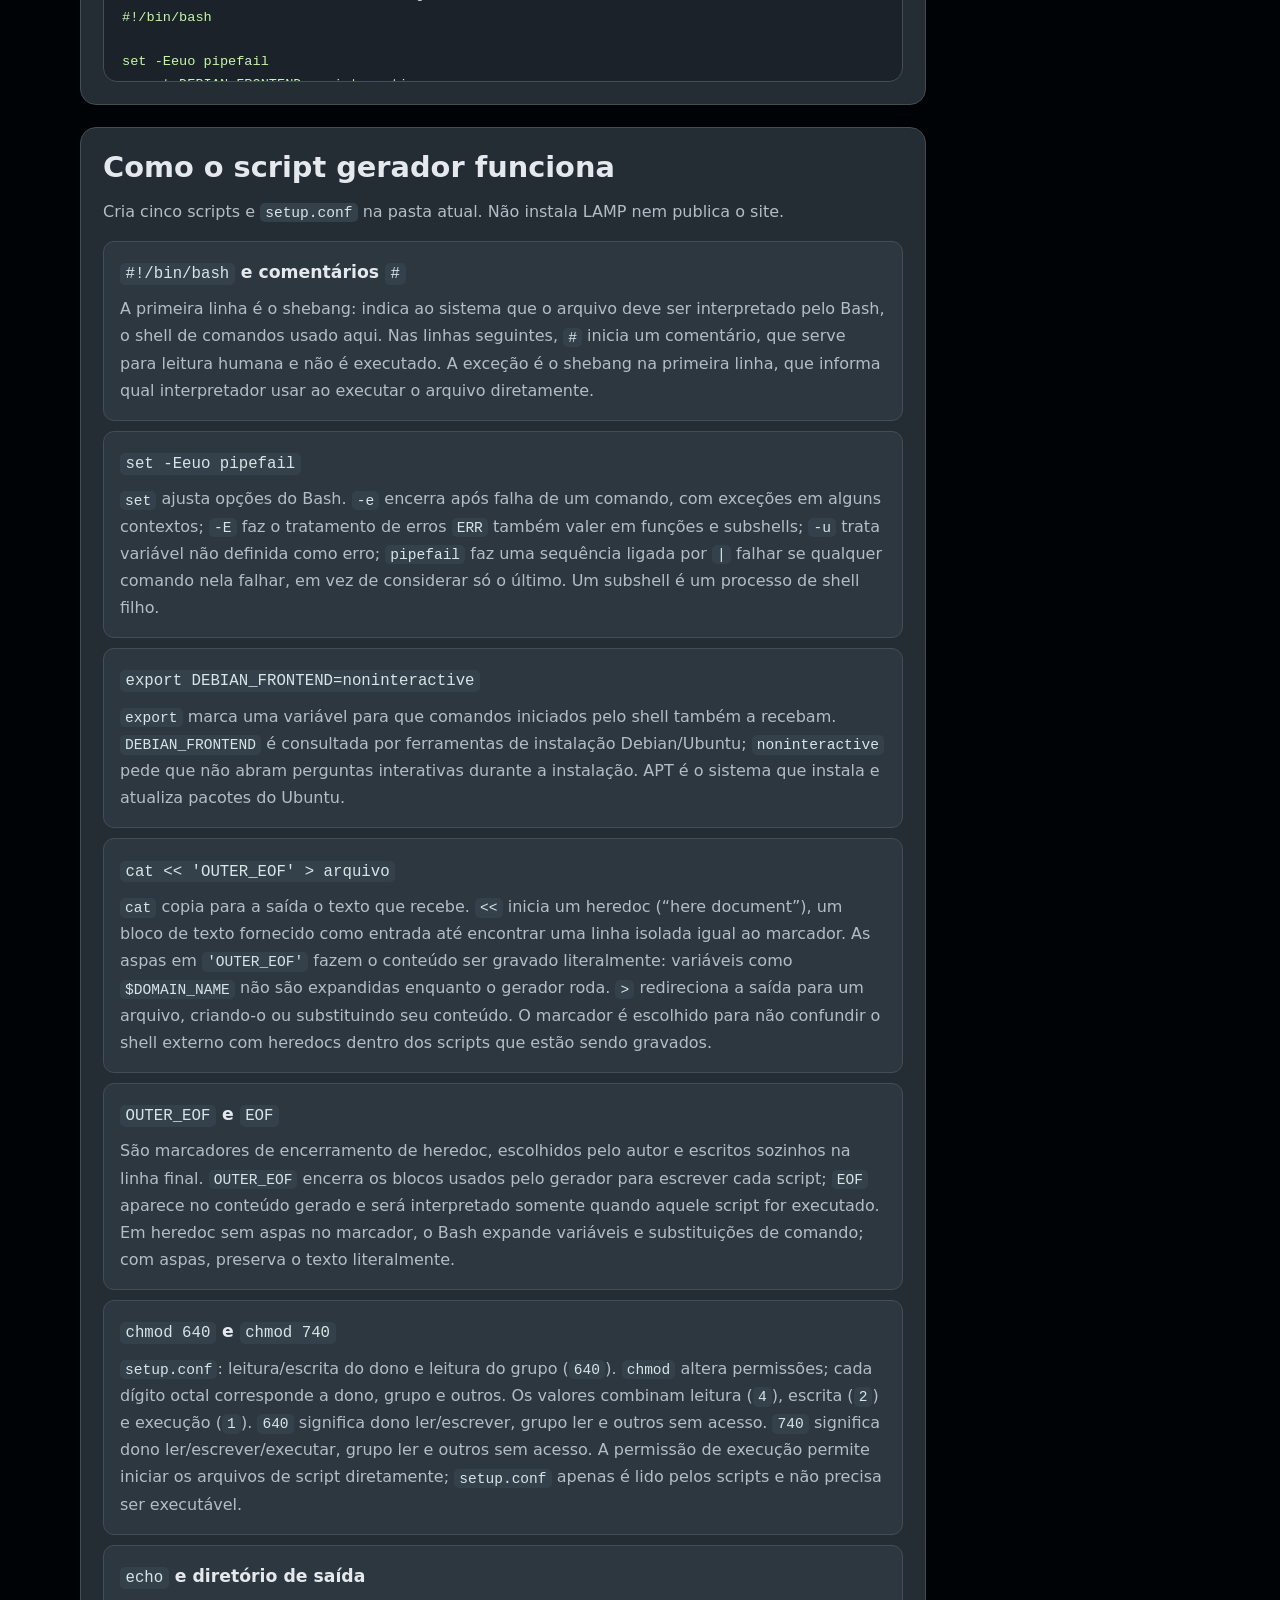
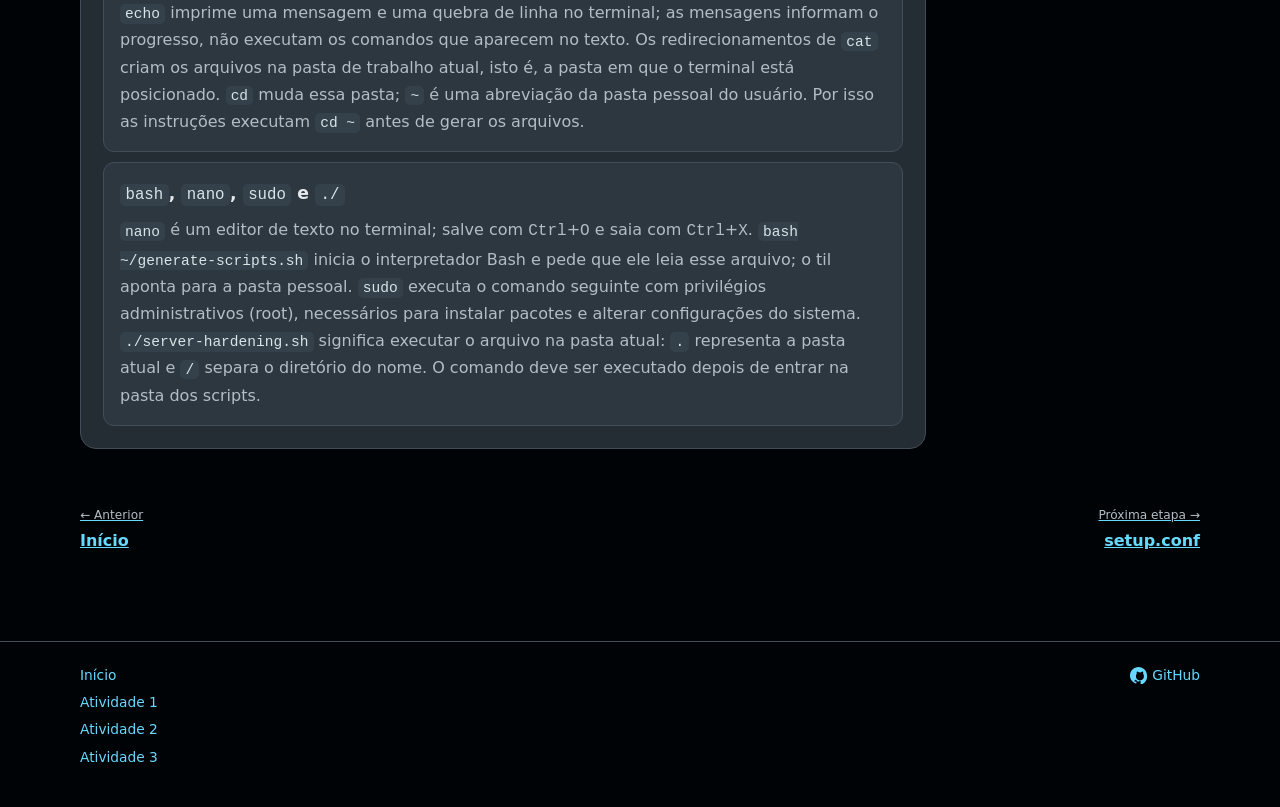
==== commit dfc79b74: "refactor: site structure and navigation components - Replaced inline navigation in multiple HTML fil" ====
--- a/atividade-1/index.html
+++ b/atividade-1/index.html
@@ -5,47 +5,25 @@
     <meta charset="utf-8">
     <meta name="viewport" content="width=device-width, initial-scale=1">
     <meta name="description"
-        content="Documentação da Atividade 1 de Redes e Serviços Web: scripts Bash para configurar Apache, PHP, MySQL, DNS e HTTPS na Oracle Cloud.">
-    <title>Atividade 1 — Redes de Computadores</title>
+        content="Tutorial passo a passo para configurar um servidor LAMP com Ubuntu, Apache, PHP, MySQL, DNS e HTTPS na Oracle Cloud usando scripts Bash.">
+    <meta name="theme-color" content="#000305">
+    <meta property="og:type" content="article">
+    <meta property="og:locale" content="pt_BR">
+    <meta property="og:site_name" content="Redes de Computadores">
+    <meta property="og:title" content="Servidor LAMP com Bash | Atividade 1">
+    <meta property="og:description"
+        content="Configure Ubuntu, Apache, PHP, MySQL, DNS e HTTPS na Oracle Cloud com scripts Bash.">
+    <meta name="twitter:card" content="summary">
+    <title>Servidor LAMP com Bash | Atividade 1</title>
+    <link rel="icon" type="image/svg+xml" href="../favicon.svg">
     <link rel="stylesheet" href="../docs.css">
-    <script src="../activity-menu.js" defer></script>
+    <script src="../site-components.js" defer></script>
     <script src="../copy.js" defer></script>
     <script src="../bash-highlight.js" defer></script>
 </head>
 
 <body>
-    <div class="topbar">
-        <div class="shell topbar-inner">
-            <a class="brand" href="../index.html"><span class="brand-mark">~/</span> Redes de Computadores</a>
-            <nav aria-label="Navegação principal">
-                <a href="../index.html">Início</a>
-                <details class="activity-menu is-active">
-                    <summary>Atividades</summary>
-                    <div class="activity-menu-items">
-                        <section class="activity-menu-section activity-menu-section--steps">
-                            <span class="activity-menu-heading">Atividade 1</span>
-                            <a href="index.html" aria-current="page">Visão geral</a>
-                            <a href="server-hardening.html">Servidor</a>
-                            <a href="apache2.html">Apache</a>
-                            <a href="tls-apache2.html">HTTPS</a>
-                            <a href="mysql-php.html">PHP e MySQL</a>
-                            <a href="deploy-subdomain1.html">Subdomínio 1</a>
-                            <a href="deploy-subdomain2.html">Subdomínio 2</a>
-                        </section>
-                        <section class="activity-menu-section">
-                            <span class="activity-menu-heading">Atividade 2</span>
-                            <a href="../atividade-2/index.html">Abrir página <span class="activity-menu-status">Em breve</span></a>
-                        </section>
-                        <section class="activity-menu-section">
-                            <span class="activity-menu-heading">Atividade 3</span>
-                            <a href="../atividade-3/index.html">Abrir página <span class="activity-menu-status">Em breve</span></a>
-                        </section>
-                    </div>
-                </details>
-            </nav>
-        </div>
-    </div>
-
+    <site-header root="../"></site-header>
     <main class="shell">
         <header class="hero">
             <span class="eyebrow">Atividade 1 • Servidor LAMP</span>
@@ -517,22 +495,7 @@
             </a>
         </nav>
     </main>
-    <footer>
-        <div class="shell">
-            <nav class="footer-navigation" aria-label="Navegação do rodapé">
-                <a href="../index.html">Início</a>
-                <a href="index.html">Atividade 1</a>
-                <a href="../atividade-2/index.html">Atividade 2</a>
-                <a href="../atividade-3/index.html">Atividade 3</a>
-            </nav>
-            <a href="https://github.com/g-matheus/redes">
-                <svg class="github-icon" viewBox="0 0 16 16" aria-hidden="true">
-                    <path d="M8 0C3.58 0 0 3.58 0 8c0 3.54 2.29 6.53 5.47 7.59.4.07.55-.17.55-.38l-.01-1.49c-2.23.48-2.7-.95-2.7-.95-.36-.92-.89-1.16-.89-1.16-.73-.5.06-.49.06-.49.8.06 1.22.82 1.22.82.71 1.21 1.87.86 2.33.66.07-.52.28-.86.51-1.06-1.78-.2-3.64-.89-3.64-3.96 0-.87.31-1.59.82-2.15-.08-.2-.36-1.02.08-2.12 0 0 .67-.21 2.2.82A7.65 7.65 0 0 1 8 4.85c.68 0 1.36.09 2 .27 1.53-1.03 2.2-.82 2.2-.82.44 1.1.16 1.92.08 2.12.51.56.82 1.28.82 2.15 0 3.08-1.87 3.75-3.65 3.95.29.25.54.73.54 1.48l-.01 2.2c0 .21.15.46.55.38A8 8 0 0 0 16 8c0-4.42-3.58-8-8-8Z" />
-                </svg>
-                GitHub
-            </a>
-        </div>
-    </footer>
+    <site-footer root="../"></site-footer>
 </body>
 
 </html>
--- a/docs.css
+++ b/docs.css
@@ -41,6 +41,11 @@
     margin-inline: auto;
 }
 
+site-header,
+site-footer {
+    display: block;
+}
+
 .topbar {
     border-bottom: 1px solid var(--border);
     background: var(--page);
@@ -682,10 +687,12 @@
     }
 
     .topbar nav {
+        position: relative;
         gap: 4px 13px;
     }
 
     .activity-menu {
+        position: static;
         display: block;
         min-width: min(205px, calc(100vw - 76px));
     }
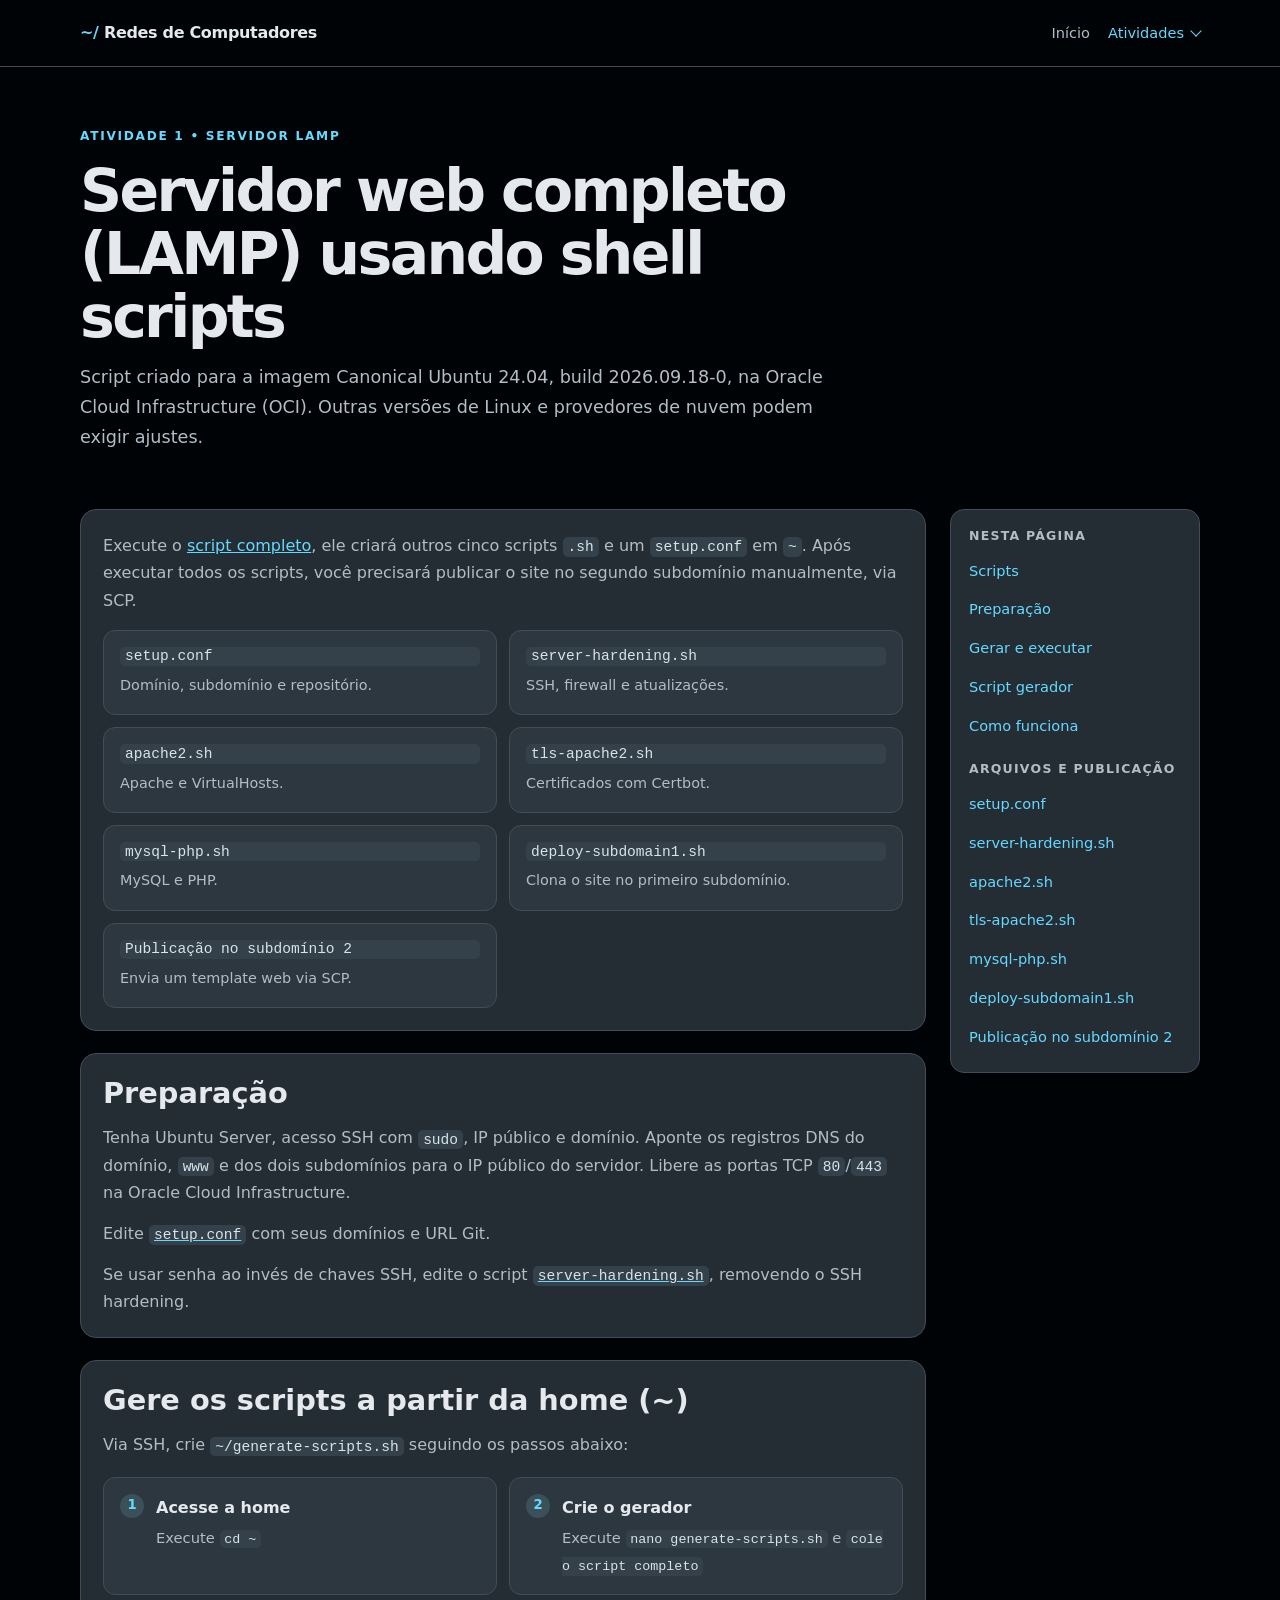
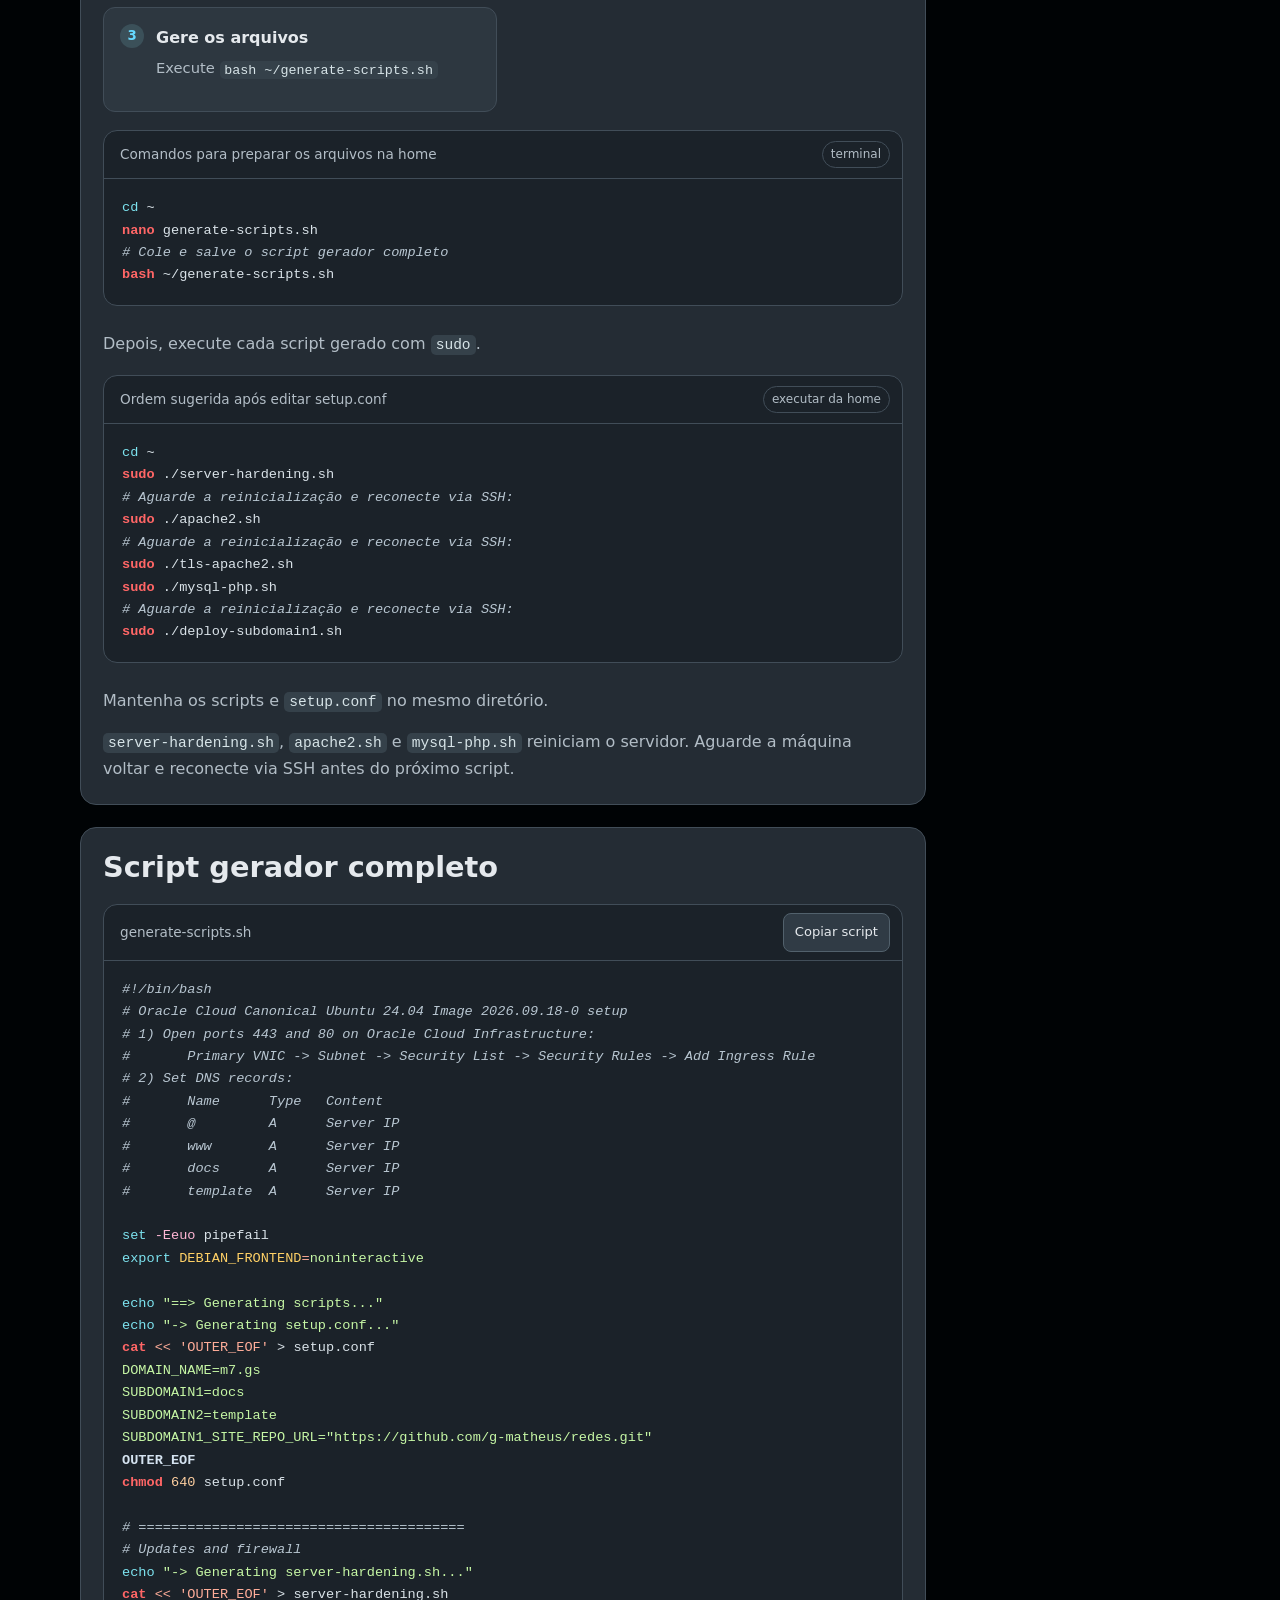
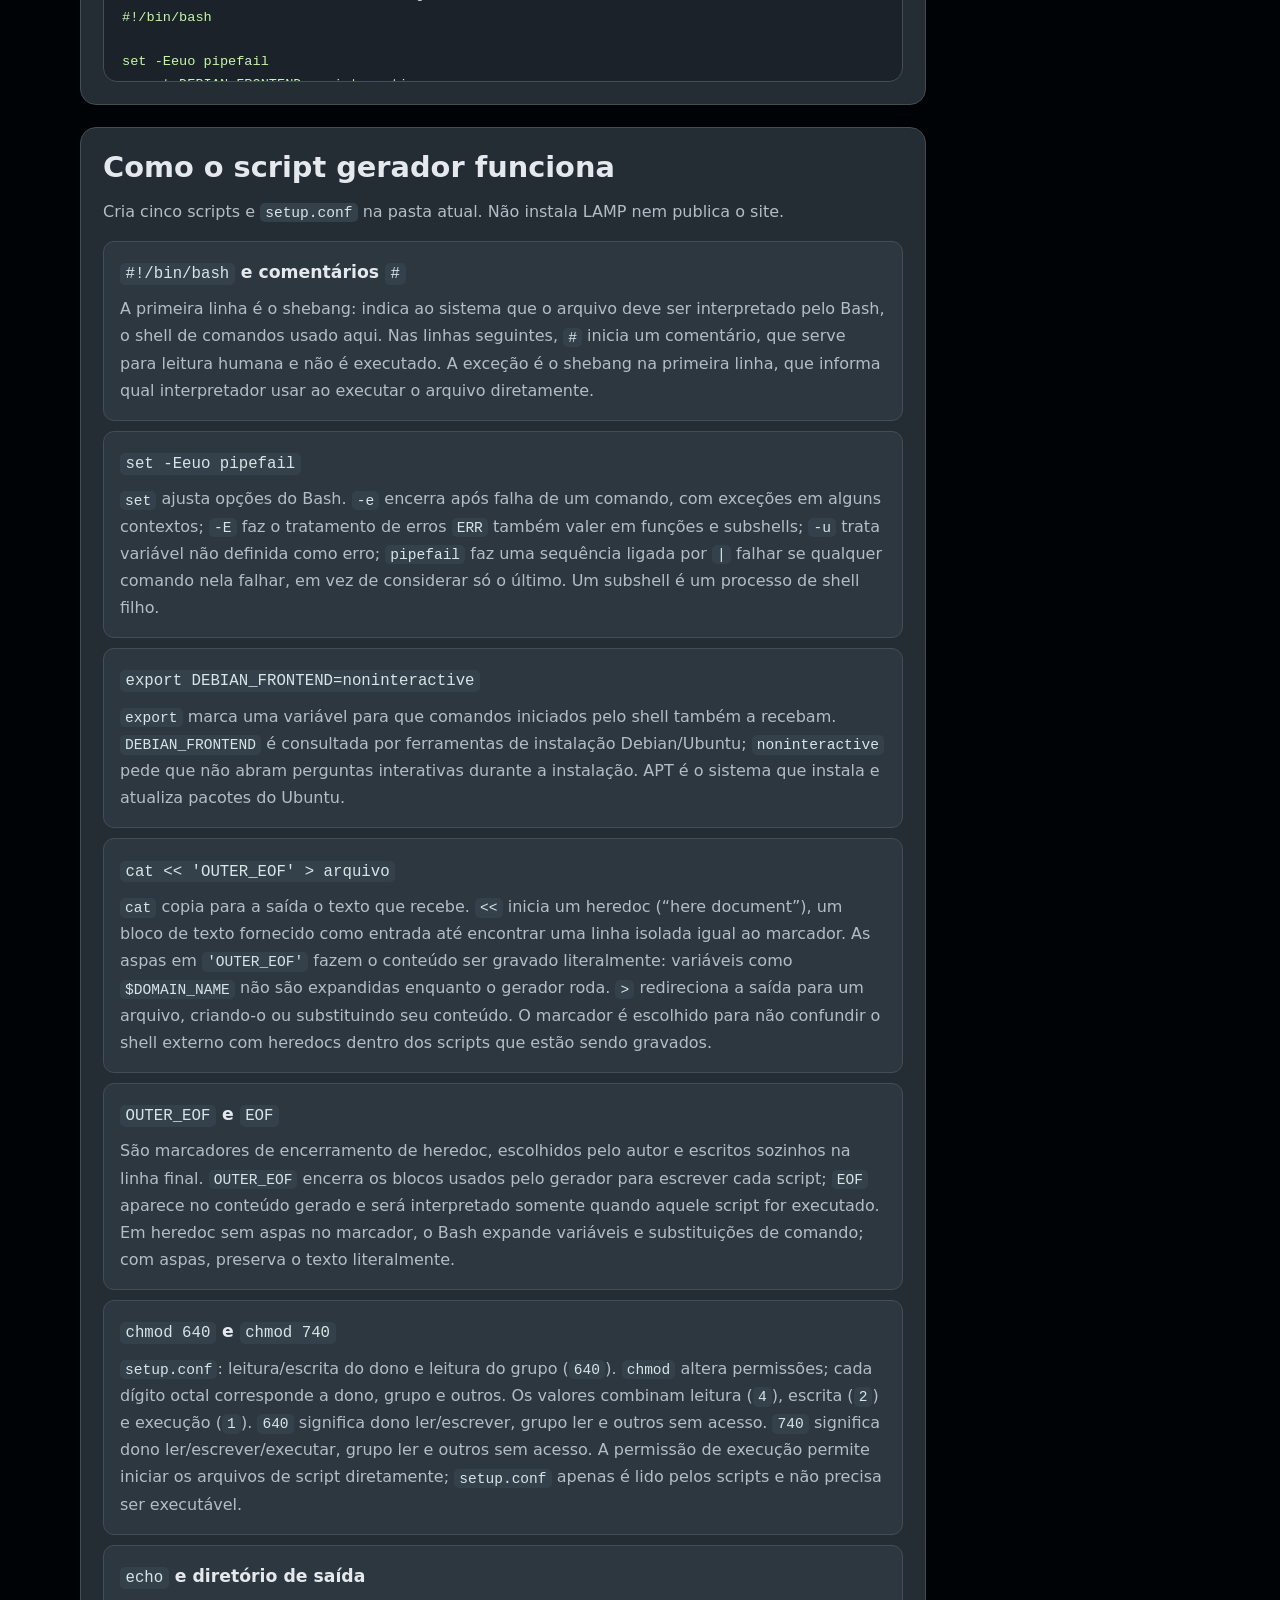
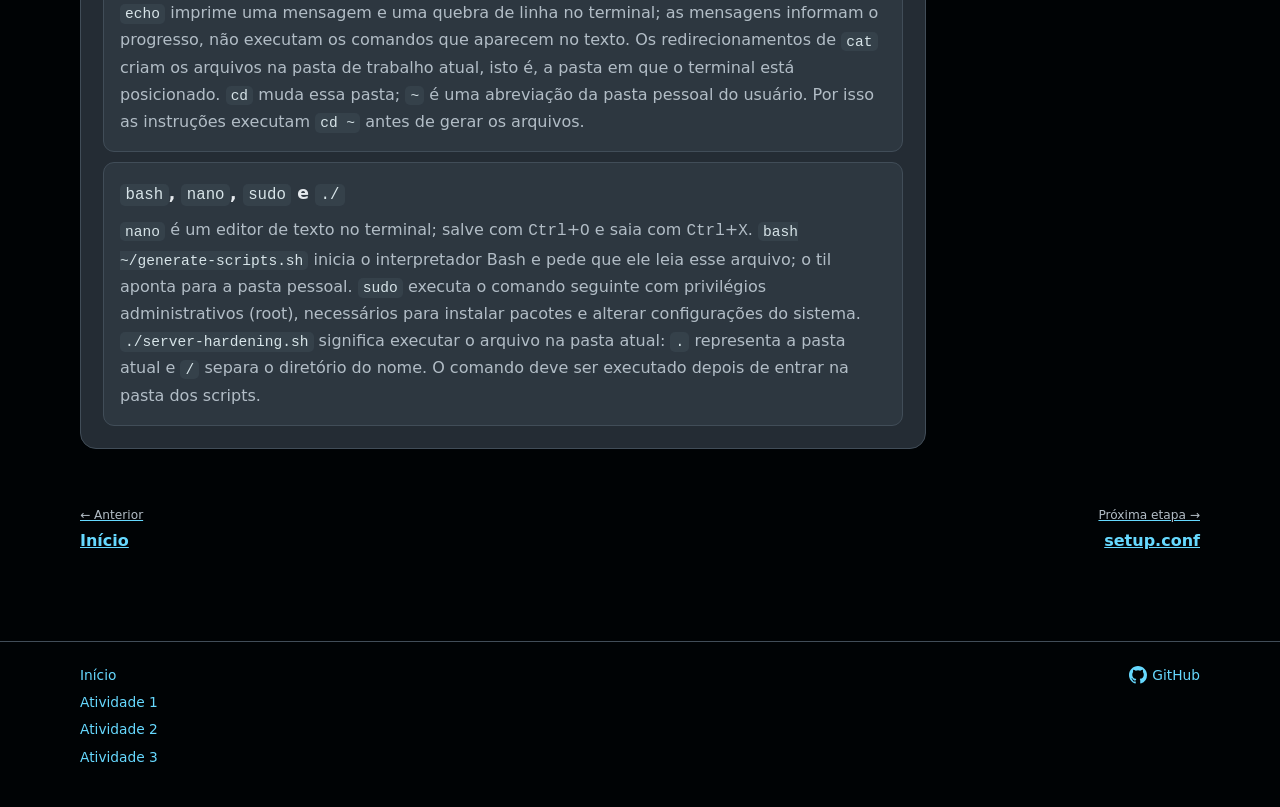
==== commit 4a697661: "feat: make script canonical. integrate script viewer component for dynamic script loading in HTML fi" ====
--- a/atividade-1/index.html
+++ b/atividade-1/index.html
@@ -18,6 +18,7 @@
     <link rel="icon" type="image/svg+xml" href="../favicon.svg">
     <link rel="stylesheet" href="../docs.css">
     <script src="../site-components.js" defer></script>
+    <script src="../script-viewer.js" defer></script>
     <script src="../copy.js" defer></script>
     <script src="../bash-highlight.js" defer></script>
 </head>
@@ -124,255 +125,7 @@
                             <button class="copy-button" type="button" data-copy-target="generator-code">Copiar
                                 script</button>
                         </div>
-                        <pre><code class="language-bash" id="generator-code">#!/bin/bash
-# Oracle Cloud Canonical Ubuntu 24.04 Image 2026.09.18-0 setup
-# 1) Open ports 443 and 80 on Oracle Cloud Infrastructure:
-#       Primary VNIC -&gt; Subnet -&gt; Security List -&gt; Security Rules -&gt; Add Ingress Rule
-# 2) Set DNS records:
-#       Name      Type   Content
-#       @         A      Server IP
-#       www       A      Server IP
-#       docs      A      Server IP
-#       template  A      Server IP
-
-set -Eeuo pipefail
-export DEBIAN_FRONTEND=noninteractive
-
-echo "==&gt; Generating scripts..."
-echo "-&gt; Generating setup.conf..."
-cat &lt;&lt; 'OUTER_EOF' &gt; setup.conf
-DOMAIN_NAME=m7.gs
-SUBDOMAIN1=docs
-SUBDOMAIN2=template
-SUBDOMAIN1_SITE_REPO_URL="https://github.com/g-matheus/redes.git"
-OUTER_EOF
-chmod 640 setup.conf
-
-# ========================================
-# Updates and firewall
-echo "-&gt; Generating server-hardening.sh..."
-cat &lt;&lt; 'OUTER_EOF' &gt; server-hardening.sh
-#!/bin/bash
-
-set -Eeuo pipefail
-export DEBIAN_FRONTEND=noninteractive
-
-echo "==&gt; Updating packages..."
-echo
-apt-get update
-apt-get upgrade -y
-echo
-echo "==&gt; Configuring automatic updates..."
-echo
-apt-get install -y unattended-upgrades
-cat &gt; /etc/apt/apt.conf.d/20auto-upgrades &lt;&lt;'EOF'
-APT::Periodic::Update-Package-Lists "1";
-APT::Periodic::Unattended-Upgrade "1";
-EOF
-systemctl enable --now apt-daily.timer
-systemctl enable --now apt-daily-upgrade.timer
-echo
-echo "==&gt; Configuring SSH hardening..."
-echo
-sed -i -E "s/^#?PasswordAuthentication.*/PasswordAuthentication no/" "/etc/ssh/sshd_config"
-sed -i -E "s/^#?PermitRootLogin.*/PermitRootLogin no/" "/etc/ssh/sshd_config"
-sed -i -E "s/^#?X11Forwarding.*/X11Forwarding no/" "/etc/ssh/sshd_config"
-echo
-echo "==&gt; Configuring Firewall (UFW)..."
-echo
-apt-get install -y ufw
-ufw default deny incoming
-ufw default allow outgoing
-ufw limit ssh
-ufw --force enable
-echo
-echo "==&gt; Restarting SSH service..."
-echo
-systemctl restart ssh
-echo
-echo "==&gt; Installing Fail2ban..."
-echo
-export PYTHONWARNINGS="ignore::SyntaxWarning"
-apt-get install -y fail2ban
-systemctl enable --now fail2ban
-unset PYTHONWARNINGS
-echo
-echo "==&gt; Done! Restarting server ..."
-reboot
-OUTER_EOF
-chmod 740 server-hardening.sh
-
-# ========================================
-# Apache
-echo "-&gt; Generating apache2.sh..."
-cat &lt;&lt; 'OUTER_EOF' &gt; apache2.sh
-#!/bin/bash
-
-set -Eeuo pipefail
-export DEBIAN_FRONTEND=noninteractive
-
-source "$(dirname "$0")/setup.conf"
-
-echo "==&gt; Installing Apache2 ..."
-echo
-apt-get install -y apache2
-echo "-&gt; Configuring global ServerName ..."
-tee /etc/apache2/conf-available/servername.conf &gt; /dev/null &lt;&lt;EOF
-ServerName $DOMAIN_NAME
-EOF
-a2enconf servername
-systemctl reload apache2
-echo "==&gt; Allowing ports 80 and 443 in UFW for Apache2 ..."
-echo
-ufw allow in "Apache Full"
-echo
-echo
-echo "==&gt; Configuring sites in Apache2 ..."
-echo
-echo "-&gt; Removing default Apache sites ..."
-a2dissite 000-default.conf default-ssl.conf
-rm -f /etc/apache2/sites-available/000-default.conf
-rm -f /etc/apache2/sites-available/default-ssl.conf
-rm -rf /var/www/html
-echo "-&gt; Configuring $DOMAIN_NAME ..."
-mkdir -p "/var/www/$DOMAIN_NAME"
-tee "/etc/apache2/sites-available/$DOMAIN_NAME.conf" &gt; /dev/null &lt;&lt;EOF
-&lt;VirtualHost *:80&gt;
-    ServerName $DOMAIN_NAME
-    ServerAlias www.$DOMAIN_NAME
-    DocumentRoot /var/www/$DOMAIN_NAME
-
-    ErrorLog \${APACHE_LOG_DIR}/${DOMAIN_NAME}_error.log
-    CustomLog \${APACHE_LOG_DIR}/${DOMAIN_NAME}_access.log combined
-&lt;/VirtualHost&gt;
-EOF
-echo "-&gt; Configuring $SUBDOMAIN1.$DOMAIN_NAME ..."
-mkdir -p "/var/www/$SUBDOMAIN1.$DOMAIN_NAME"
-tee "/etc/apache2/sites-available/$SUBDOMAIN1.$DOMAIN_NAME.conf" &gt; /dev/null &lt;&lt;EOF
-&lt;VirtualHost *:80&gt;
-    ServerName $SUBDOMAIN1.$DOMAIN_NAME
-    DocumentRoot /var/www/$SUBDOMAIN1.$DOMAIN_NAME
-
-    ErrorLog \${APACHE_LOG_DIR}/${SUBDOMAIN1}.${DOMAIN_NAME}_error.log
-    CustomLog \${APACHE_LOG_DIR}/${SUBDOMAIN1}.${DOMAIN_NAME}_access.log combined
-&lt;/VirtualHost&gt;
-EOF
-echo "-&gt; Configuring $SUBDOMAIN2.$DOMAIN_NAME ..."
-mkdir -p "/var/www/$SUBDOMAIN2.$DOMAIN_NAME"
-tee "/etc/apache2/sites-available/$SUBDOMAIN2.$DOMAIN_NAME.conf" &gt; /dev/null &lt;&lt;EOF
-&lt;VirtualHost *:80&gt;
-    ServerName $SUBDOMAIN2.$DOMAIN_NAME
-    DocumentRoot /var/www/$SUBDOMAIN2.$DOMAIN_NAME
-
-    ErrorLog \${APACHE_LOG_DIR}/${SUBDOMAIN2}.${DOMAIN_NAME}_error.log
-    CustomLog \${APACHE_LOG_DIR}/${SUBDOMAIN2}.${DOMAIN_NAME}_access.log combined
-&lt;/VirtualHost&gt;
-EOF
-echo "-&gt; Enabling sites ..."
-a2ensite "$DOMAIN_NAME.conf"
-a2ensite "$SUBDOMAIN1.$DOMAIN_NAME.conf"
-a2ensite "$SUBDOMAIN2.$DOMAIN_NAME.conf"
-echo "-&gt; Testing Apache configuration ..."
-apache2ctl configtest
-echo
-echo "==&gt; Done! Restarting server ..."
-reboot
-OUTER_EOF
-chmod 740 apache2.sh
-
-# ========================================
-# TLS
-echo "-&gt; Generating tls-apache2.sh..."
-cat &lt;&lt; 'OUTER_EOF' &gt; tls-apache2.sh
-#!/bin/bash
-
-set -Eeuo pipefail
-export DEBIAN_FRONTEND=noninteractive
-
-source "$(dirname "$0")/setup.conf"
-
-echo "==&gt; Configuring TLS ..."
-echo
-echo "-&gt; Installing certbot ..."
-apt install -y certbot python3-certbot-apache
-echo "-&gt; Configuring TLS certificates ..."
-certbot --apache \
-    --non-interactive \
-    --agree-tos \
-    --redirect \
-    --register-unsafely-without-email \
-    -d "$DOMAIN_NAME" \
-    -d "www.$DOMAIN_NAME" \
-    -d "$SUBDOMAIN1.$DOMAIN_NAME" \
-    -d "$SUBDOMAIN2.$DOMAIN_NAME"
-echo "-&gt; Testing certificate renewal ..."
-certbot renew --dry-run
-systemctl reload apache2
-echo
-echo "==&gt; Apache2 installation and TLS configuration completed successfully!"
-OUTER_EOF
-chmod 740 tls-apache2.sh
-
-# ========================================
-# MySQL and PHP
-
-echo "-&gt; Generating mysql-php.sh..."
-cat &lt;&lt; 'OUTER_EOF' &gt; mysql-php.sh
-#!/bin/bash
-
-set -Eeuo pipefail
-export DEBIAN_FRONTEND=noninteractive
-
-source "$(dirname "$0")/setup.conf"
-
-echo "==&gt; Installing MySQL server..."
-echo
-apt-get install -y mysql-server
-
-echo "==&gt; Installing PHP..."
-echo
-apt-get install -y php libapache2-mod-php php-mysql
-echo "-&gt; Configuring index.php..."
-tee /etc/apache2/mods-enabled/dir.conf &gt; /dev/null &lt;&lt; 'EOF'
-&lt;IfModule mod_dir.c&gt;
-    DirectoryIndex index.php index.html index.cgi index.pl index.xhtml index.htm
-&lt;/IfModule&gt;
-EOF
-tee /var/www/$DOMAIN_NAME/index.php &gt; /dev/null &lt;&lt; 'EOF'
-&lt;?php
-phpinfo();
-?&gt;
-EOF
-echo "==&gt; Done! Restarting server..."
-reboot
-OUTER_EOF
-chmod 740 mysql-php.sh
-
-# ========================================
-# Deploy site on subdomain1
-
-echo "-&gt; Generating deploy-subdomain1.sh..."
-cat &lt;&lt; 'OUTER_EOF' &gt; deploy-subdomain1.sh
-#!/bin/bash
-
-set -Eeuo pipefail
-export DEBIAN_FRONTEND=noninteractive
-
-source "$(dirname "$0")/setup.conf"
-FULL_DOMAIN="${SUBDOMAIN1}.${DOMAIN_NAME}"
-WEB_DIR="/var/www/${FULL_DOMAIN}"
-
-echo "==&gt; Cloning repository to ${WEB_DIR}..."
-echo
-git clone "$SUBDOMAIN1_SITE_REPO_URL" "$WEB_DIR"
-echo "==&gt; Done! Application deployed at http://${FULL_DOMAIN}"
-OUTER_EOF
-chmod 740 deploy-subdomain1.sh
-
-# ========================================
-echo "==&gt; Setup scripts generated successfully!"
-echo "-&gt; Next step: run them with root privileges (e.g., sudo ./server-hardening.sh)"
-</code></pre>
+                        <script-viewer src="../assets/generate-scripts.sh" code-id="generator-code"></script-viewer>
                     </div>
                 </section>
 
--- a/docs.css
+++ b/docs.css
@@ -384,6 +384,21 @@
     background: var(--code);
 }
 
+script-viewer {
+    display: block;
+}
+
+.script-viewer-loading,
+.script-viewer-error {
+    margin: 0;
+    padding: 14px 16px;
+    color: var(--muted);
+}
+
+.script-viewer-error {
+    color: var(--warning);
+}
+
 .code-head {
     display: flex;
     align-items: center;
@@ -653,8 +668,10 @@
 }
 
 .github-icon {
-    width: 17px;
-    height: 17px;
+    display: block;
+    flex: 0 0 18px;
+    width: 18px;
+    height: 18px;
     fill: currentColor;
 }
 
